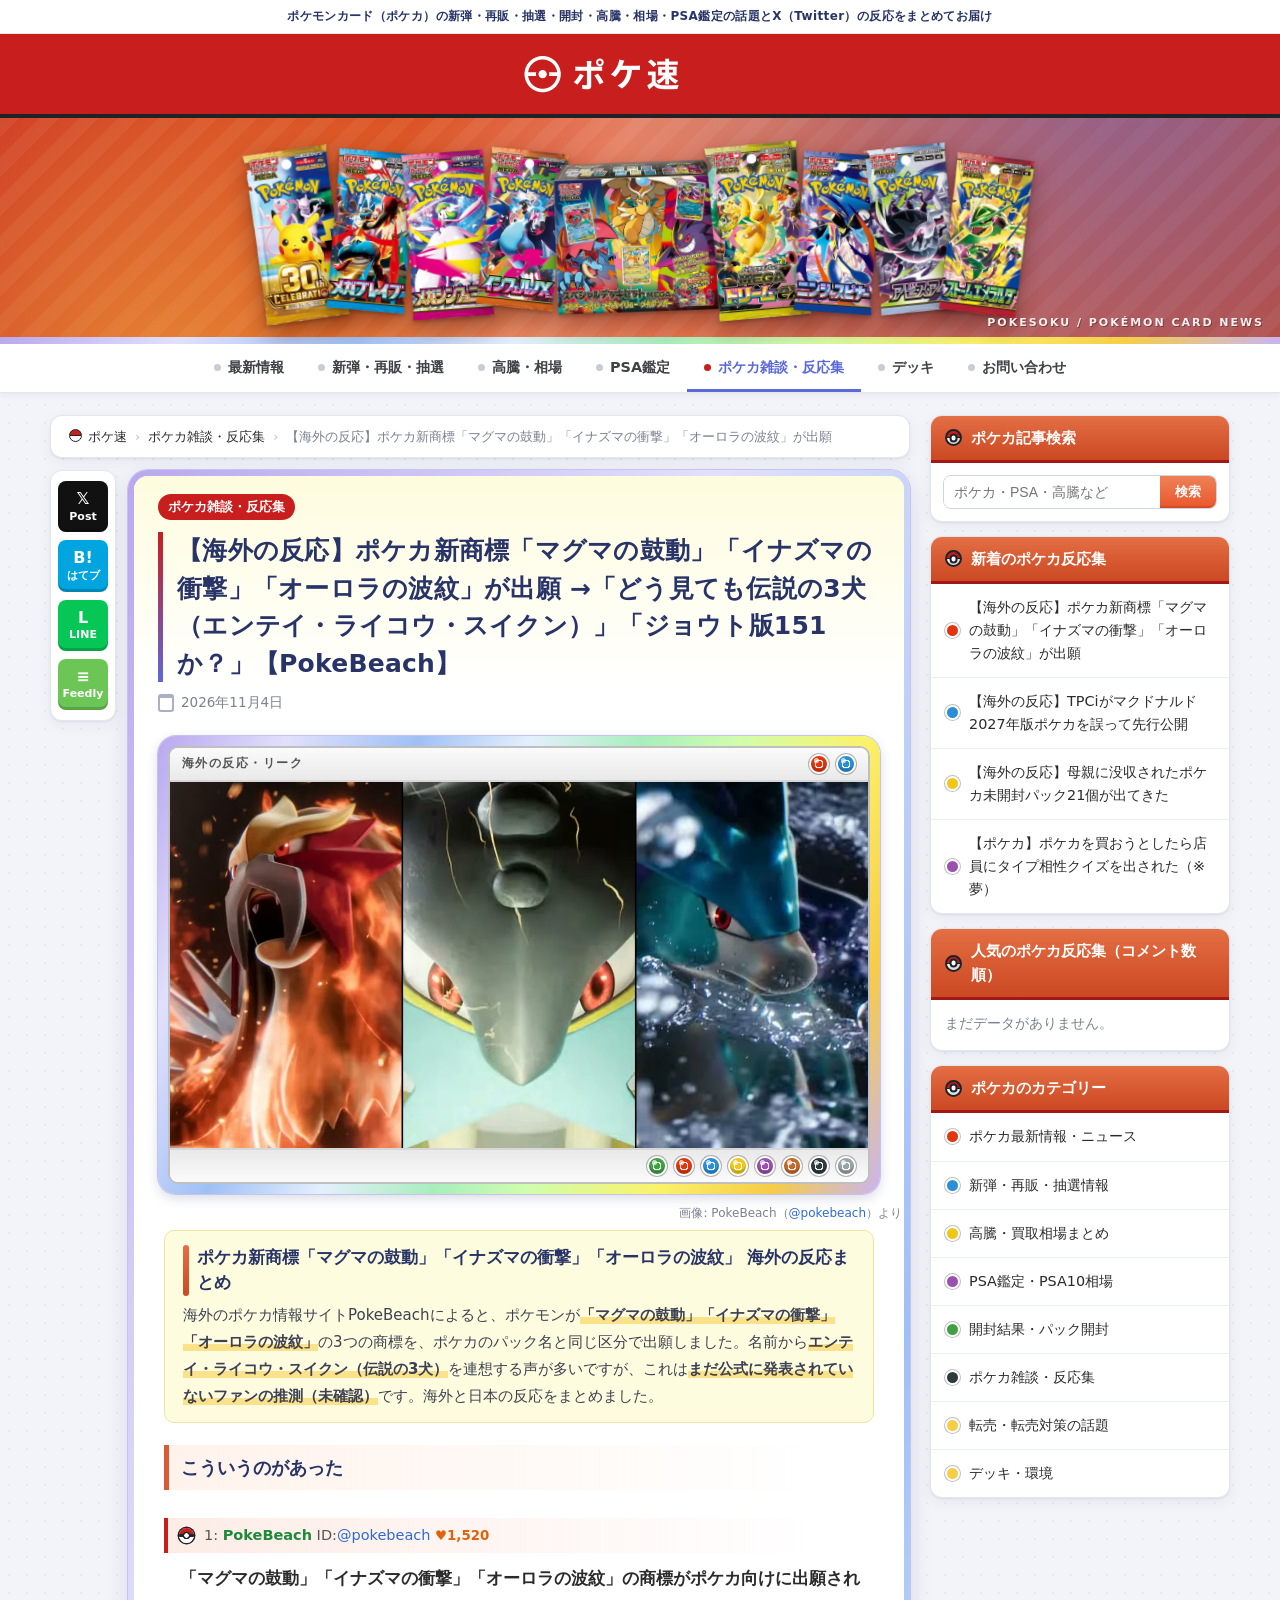
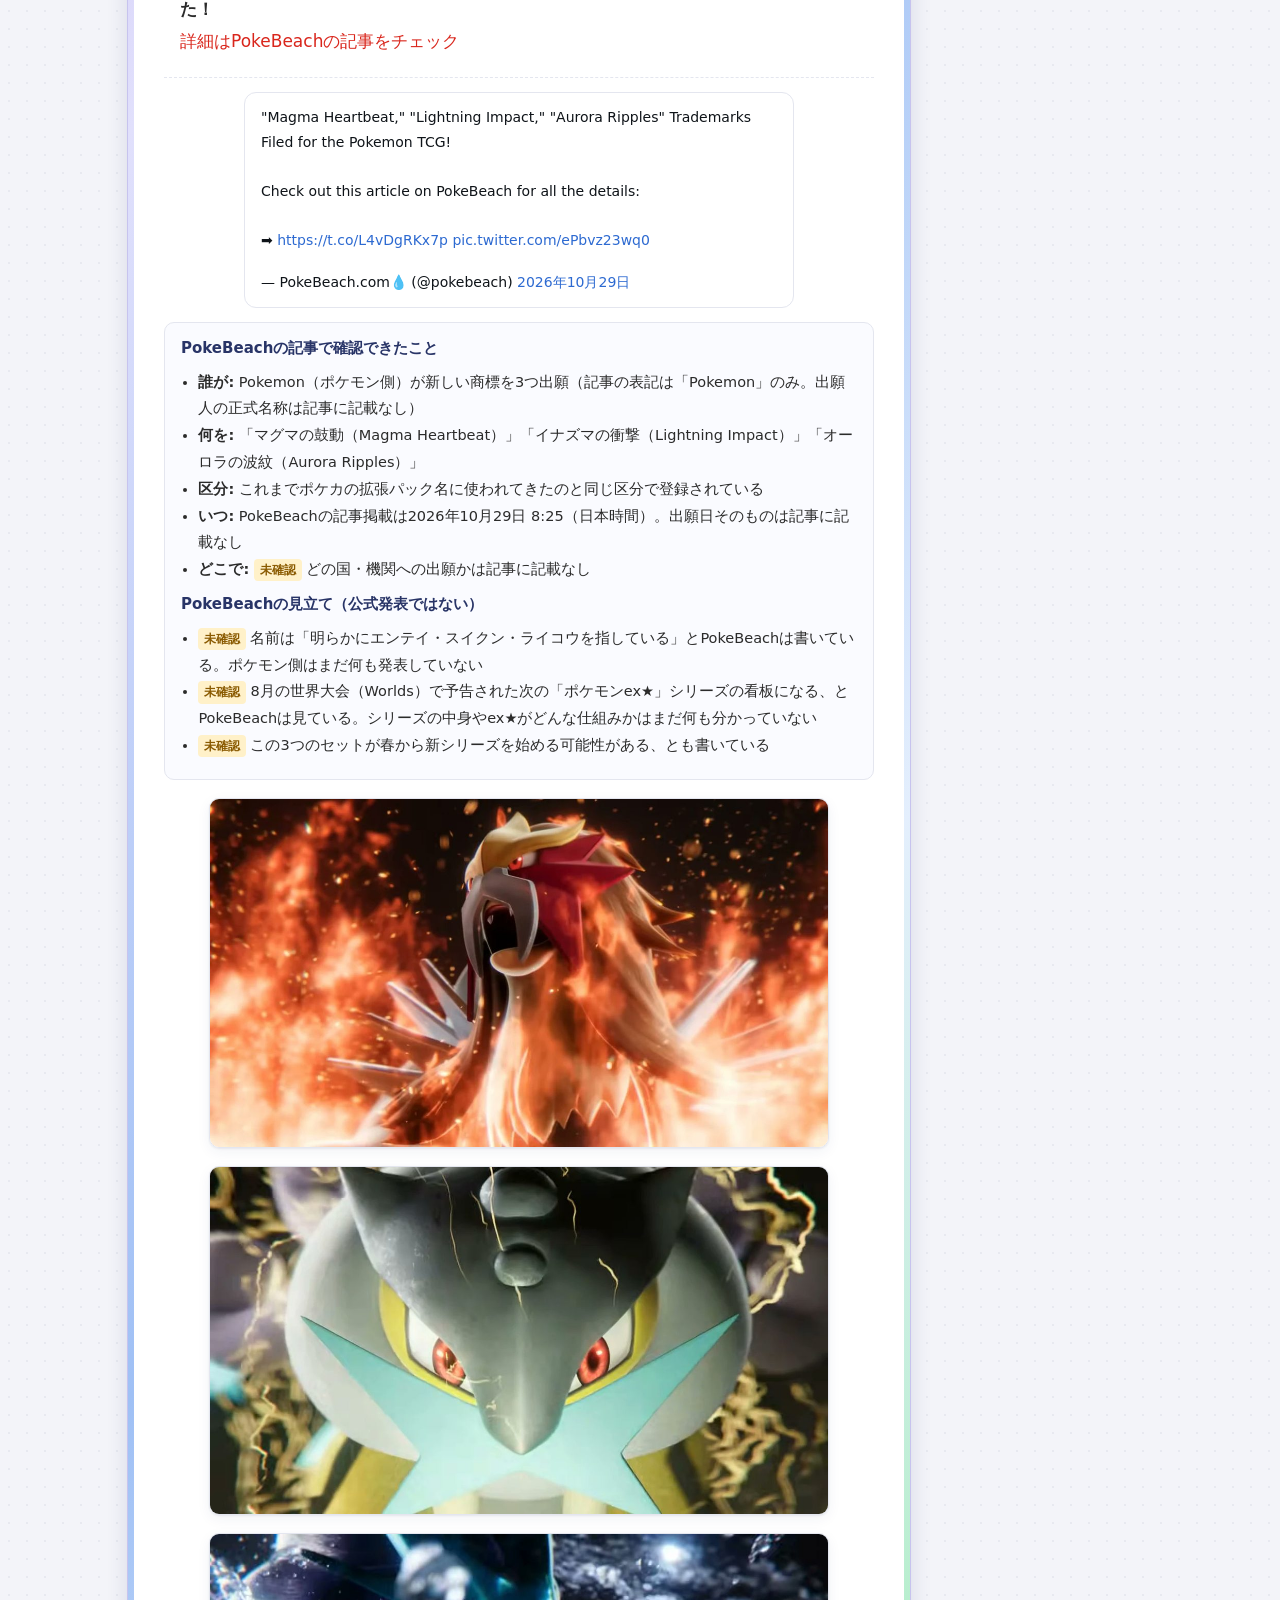
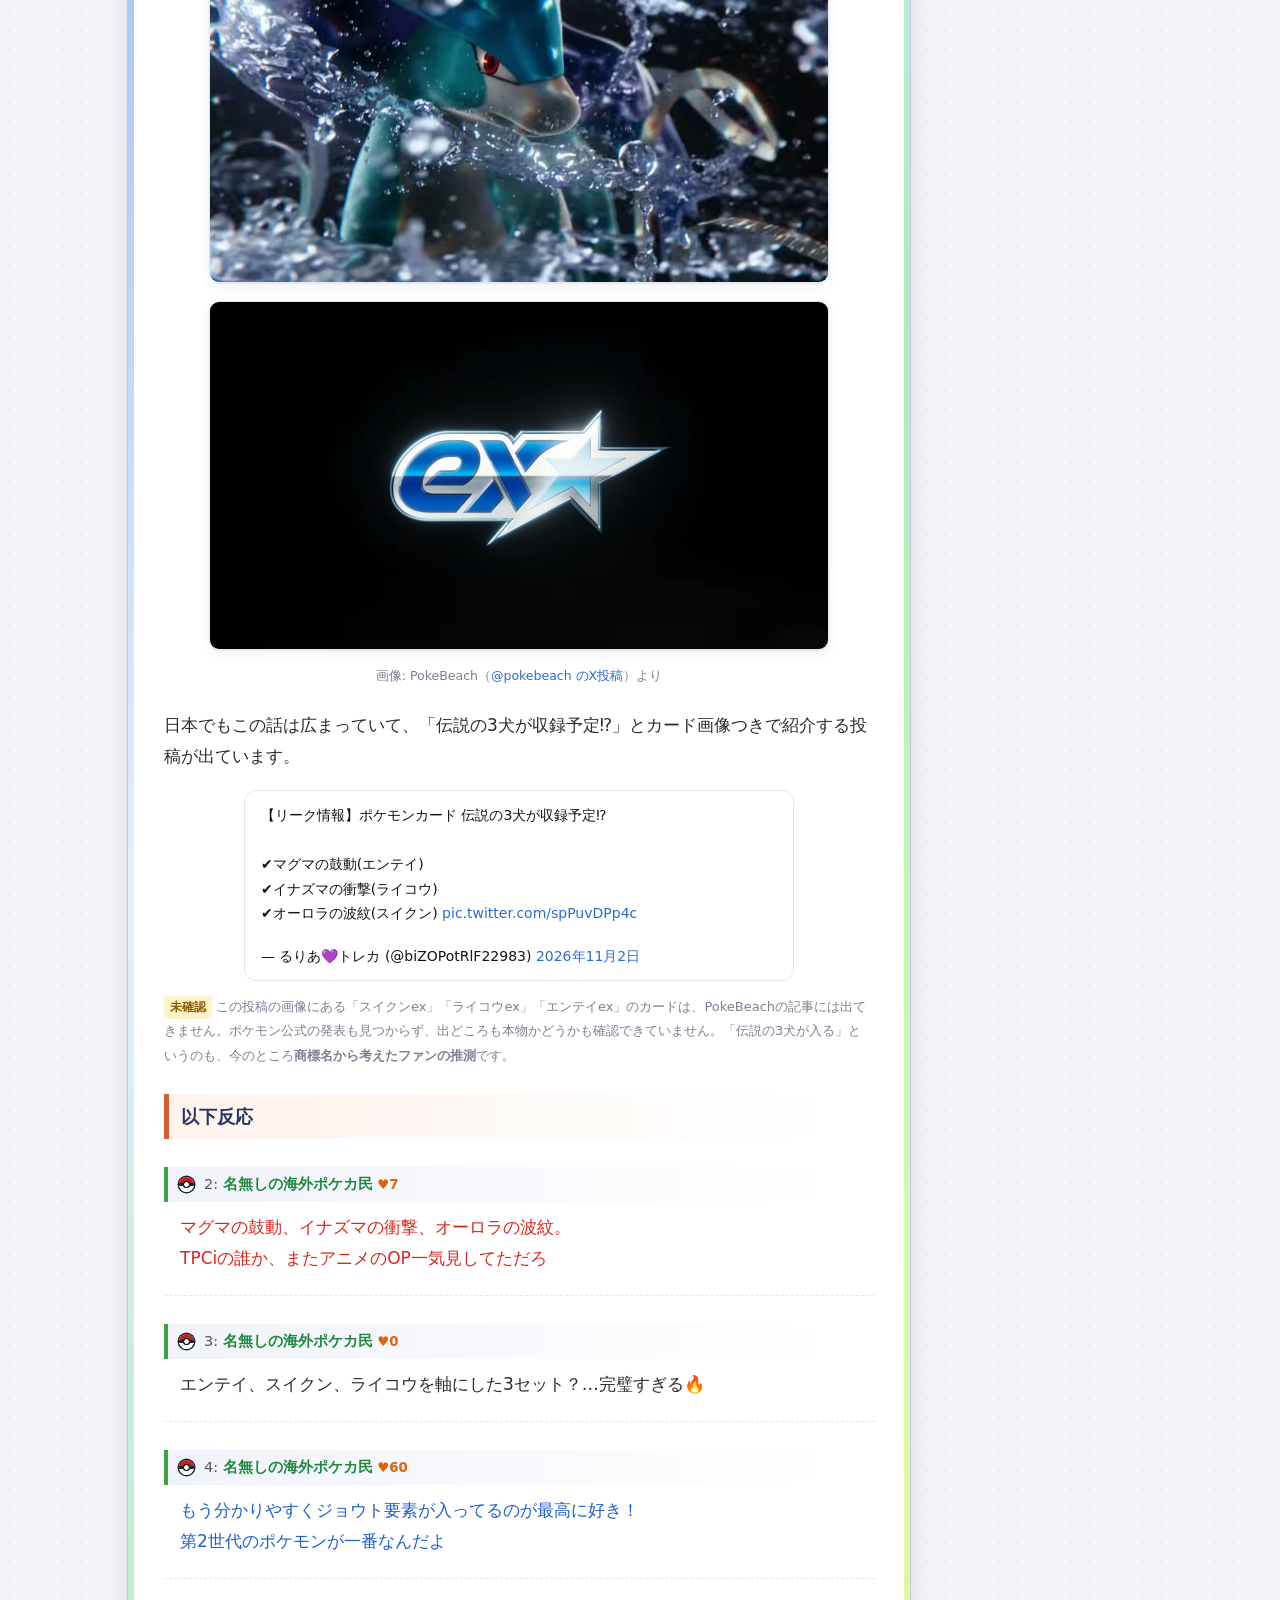
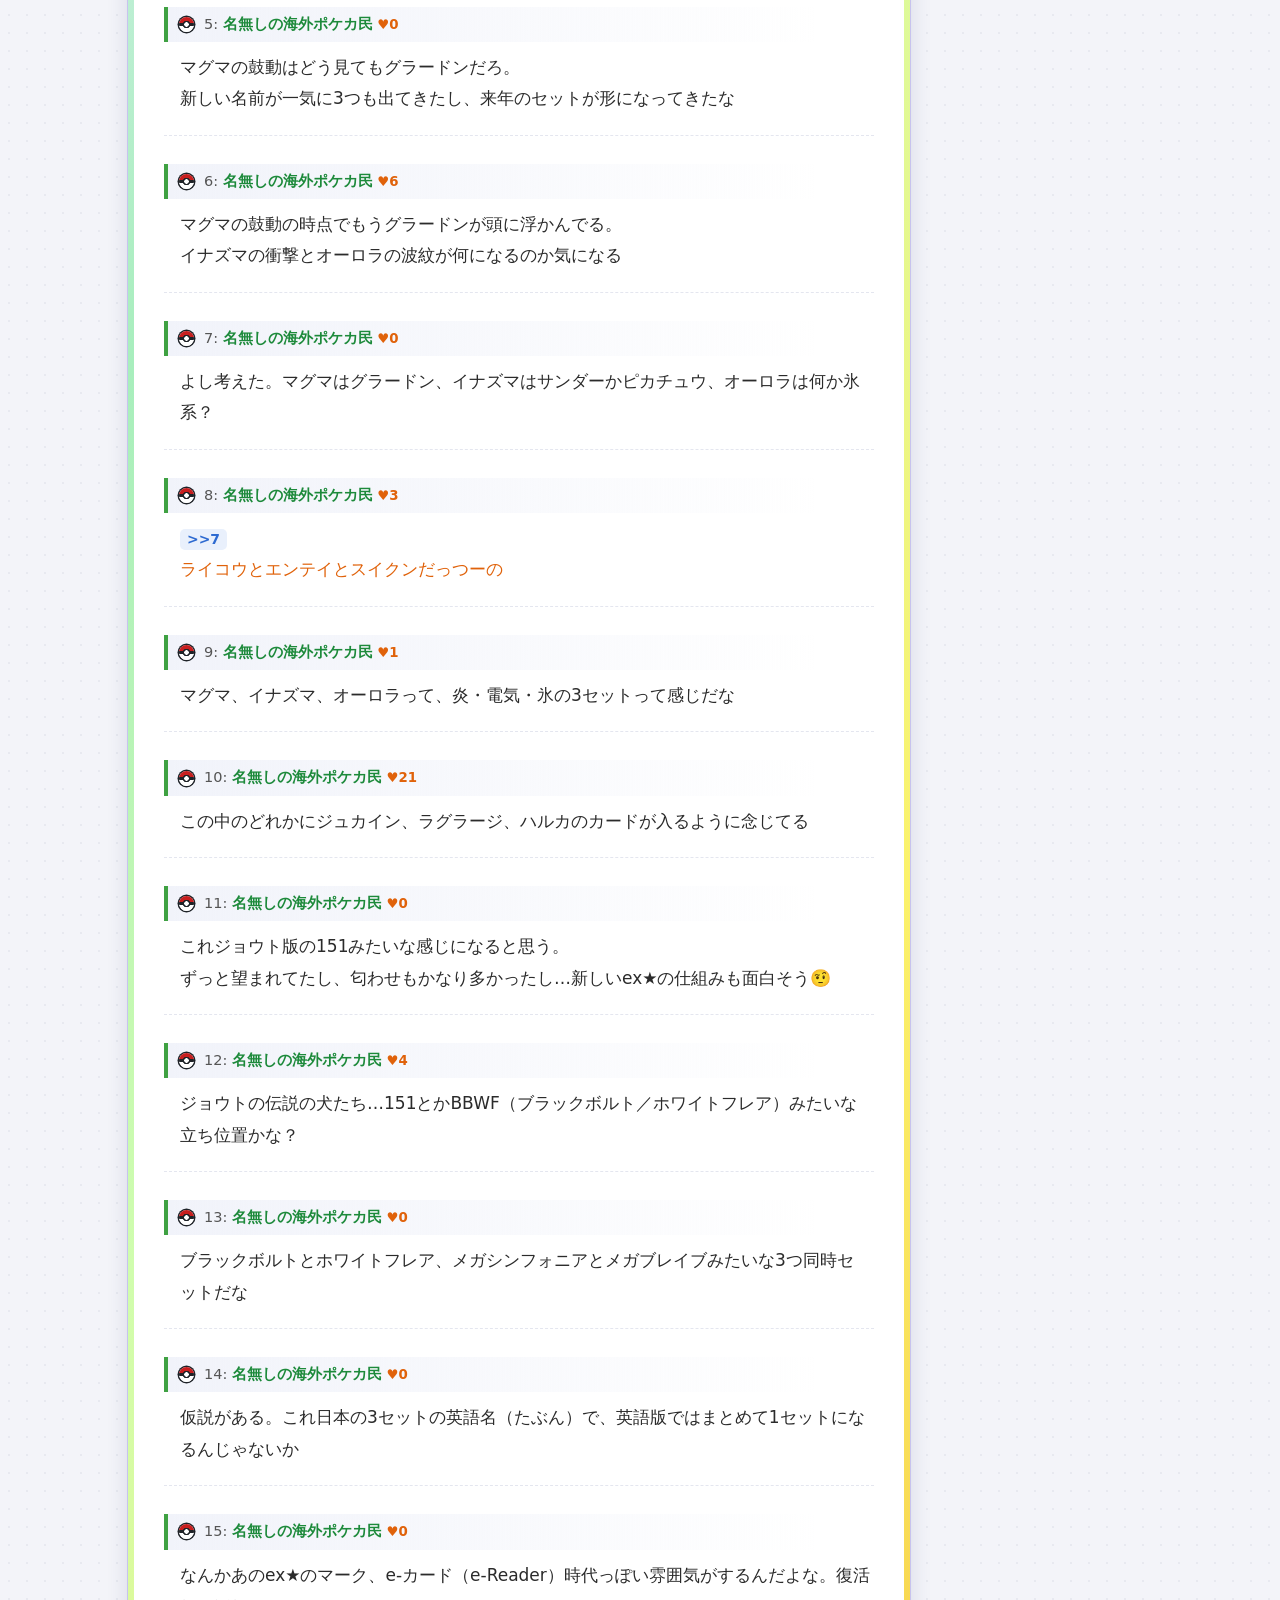
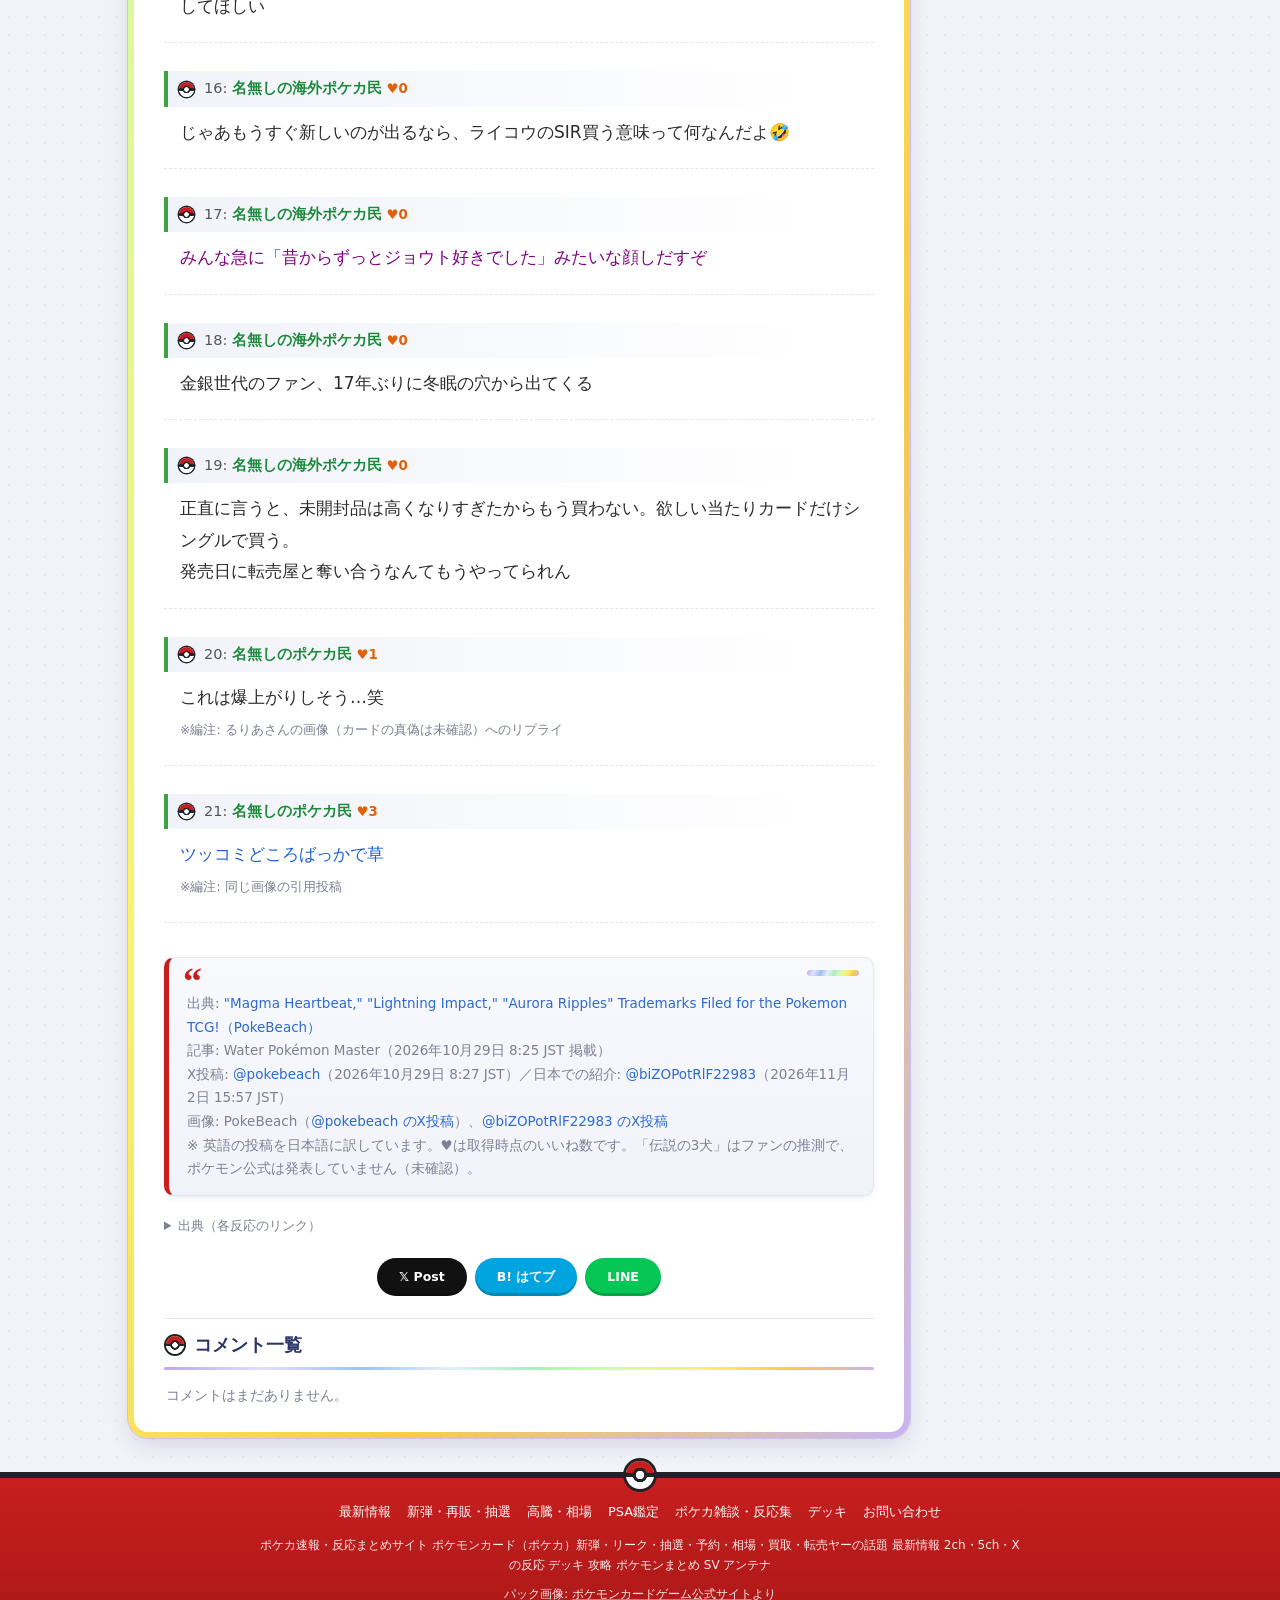
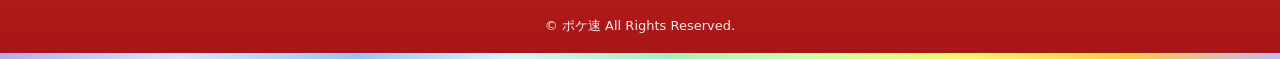
==== articles/johto-dogs-trademarks.html @ d240e653 "Add 3 articles: Reddit confiscated packs, Johto dogs trademarks, McDonald's 2027 leak" ====
<!DOCTYPE html>
<html lang="ja"><head><meta charset="utf-8"><meta name="viewport" content="width=device-width,initial-scale=1">
<title>【海外の反応】ポケカ新商標「マグマの鼓動」「イナズマの衝撃」「オーロラの波紋」が出願 →「どう見ても伝説の3犬」「ジョウト版151か？」 | ポケ速</title>
<meta name="description" content="ポケモンが「マグマの鼓動」「イナズマの衝撃」「オーロラの波紋」の3つの商標をポケカのパック名と同じ区分で出願したとPokeBeachが報じました。エンテイ・ライコウ・スイクンの伝説の3犬説（未確認）やex★シリーズへの期待など、海外と日本の反応をまとめました。">
<meta name="keywords" content="ポケモンカード,ポケカ,商標,新弾,リーク,海外の反応,エンテイ,ライコウ,スイクン,ex★,ポケ速,反応集,まとめ,マグマの鼓動,イナズマの衝撃,オーロラの波紋,伝説の3犬,PokeBeach,ジョウト">
<meta name="robots" content="index,follow,max-image-preview:large">
<link rel="canonical" href="https://daminchan.github.io/pokeca-sokuhou-preview/articles/johto-dogs-trademarks.html">
<meta property="og:locale" content="ja_JP">
<meta property="og:type" content="article">
<meta property="og:url" content="https://daminchan.github.io/pokeca-sokuhou-preview/articles/johto-dogs-trademarks.html">
<meta property="og:site_name" content="ポケ速">
<meta property="og:title" content="【海外の反応】ポケカ新商標「マグマの鼓動」「イナズマの衝撃」「オーロラの波紋」が出願 →「どう見ても伝説の3犬」「ジョウト版151か？」">
<meta property="og:description" content="ポケモンが「マグマの鼓動」「イナズマの衝撃」「オーロラの波紋」の3つの商標をポケカのパック名と同じ区分で出願したとPokeBeachが報じました。エンテイ・ライコウ・スイクンの伝説の3犬説（未確認）やex★シリーズへの期待など、海外と日本の反応をまとめました。">
<meta property="og:image" content="https://daminchan.github.io/pokeca-sokuhou-preview/assets/articles/johto-dogs-trademarks-thumb.jpg">
<meta property="og:image:width" content="1200">
<meta property="og:image:height" content="630">
<meta property="og:image:alt" content="エンテイ・ライコウ・スイクン（PokeBeachのX投稿画像より）">
<meta property="article:published_time" content="2026-11-04T03:10:00+09:00">
<meta property="article:modified_time" content="2026-11-04T03:10:00+09:00">
<meta property="article:section" content="ポケカ雑談・反応集">
<meta property="article:tag" content="ポケモンカード">
<meta property="article:tag" content="ポケカ">
<meta property="article:tag" content="商標">
<meta property="article:tag" content="新弾">
<meta property="article:tag" content="リーク">
<meta property="article:tag" content="海外の反応">
<meta property="article:tag" content="エンテイ">
<meta property="article:tag" content="ライコウ">
<meta property="article:tag" content="スイクン">
<meta property="article:tag" content="ex★">
<meta name="twitter:card" content="summary_large_image">
<meta name="twitter:title" content="【海外の反応】ポケカ新商標「マグマの鼓動」「イナズマの衝撃」「オーロラの波紋」が出願 →「どう見ても伝説の3犬」「ジョウト版151か？」">
<meta name="twitter:description" content="ポケモンが「マグマの鼓動」「イナズマの衝撃」「オーロラの波紋」の3つの商標をポケカのパック名と同じ区分で出願したとPokeBeachが報じました。エンテイ・ライコウ・スイクンの伝説の3犬説（未確認）やex★シリーズへの期待など、海外と日本の反応をまとめました。">
<meta name="twitter:image" content="https://daminchan.github.io/pokeca-sokuhou-preview/assets/articles/johto-dogs-trademarks-thumb.jpg">
<meta name="twitter:image:alt" content="エンテイ・ライコウ・スイクン（PokeBeachのX投稿画像より）">
<meta name="theme-color" content="#c81e1e">
<link rel="icon" href="../favicon.ico" sizes="any">
<link rel="icon" type="image/png" sizes="32x32" href="../assets/favicon-32.png">
<link rel="icon" type="image/png" sizes="192x192" href="../assets/icon-192.png">
<link rel="apple-touch-icon" sizes="180x180" href="../assets/apple-touch-icon.png">
<link rel="stylesheet" href="../assets/style.css">
<style>
.content h2.sec{margin:26px 0 10px;padding:6px 12px;font-size:18px;color:var(--navy);border-left:5px solid var(--or-2);background:linear-gradient(90deg,#fff3ec,rgba(255,243,236,0) 92%);border-radius:0 8px 8px 0}
.content h2.sec:first-child{margin-top:4px}
.content .post-img{margin:14px auto 18px;max-width:460px}
.content .post-img.wide{max-width:620px}
.content .post-img img{width:100%;height:auto;border-radius:10px;border:1px solid var(--line);box-shadow:var(--shadow)}
.content .img-credit{margin:-4px 0 22px;text-align:center;font-size:12.5px;color:var(--muted)}
.content p#res1{border-left-color:var(--red);background:linear-gradient(90deg,#fdece6,rgba(253,236,230,0) 92%)}
.content .pts{color:#e0620a;font-size:.92em;font-weight:700}
.content .ednote{font-size:12.5px;color:var(--muted)}
.content .facts{margin:12px 0 18px;padding:12px 16px;border:1px solid var(--line);border-radius:10px;background:#fafbff;font-size:14.5px;line-height:1.85}
.content .facts h3{margin:0 0 6px;font-size:15px;color:var(--navy)}
.content .facts ul{margin:0 0 8px;padding-left:1.2em}
.content .unconfirmed{display:inline-block;margin-right:4px;padding:0 6px;border-radius:4px;background:#fff1c9;color:#8a5a00;font-size:12px;font-weight:700}
.content .twitter-tweet{margin:14px auto!important}
.content blockquote.twitter-tweet{max-width:550px;margin:14px auto;padding:12px 16px;border:1px solid var(--line);border-radius:12px;background:#fff;font-size:14px}
.content .src-list{margin:8px 0 0;font-size:13px}
.content .src-list summary{cursor:pointer;color:var(--muted)}
.content .src-list ol{margin:6px 0 0;padding-left:1.2em;columns:2;column-gap:20px}
.content .src-list li{line-height:1.7;overflow-wrap:anywhere}
@media (max-width:760px){.content .src-list ol{columns:1}}
</style>
<script type="application/ld+json">{"@context": "https://schema.org", "@type": "BreadcrumbList", "itemListElement": [{"@type": "ListItem", "position": 1, "name": "ポケ速（ホーム）", "item": "https://daminchan.github.io/pokeca-sokuhou-preview/"}, {"@type": "ListItem", "position": 2, "name": "ポケカ雑談・反応集", "item": "https://daminchan.github.io/pokeca-sokuhou-preview/#category-zatsudan"}, {"@type": "ListItem", "position": 3, "name": "【海外の反応】ポケカ新商標「マグマの鼓動」「イナズマの衝撃」「オーロラの波紋」が出願 →「どう見ても伝説の3犬」「ジョウト版151か？」", "item": "https://daminchan.github.io/pokeca-sokuhou-preview/articles/johto-dogs-trademarks.html"}]}</script>
<script type="application/ld+json">{"@context": "https://schema.org", "@type": "Article", "@id": "https://daminchan.github.io/pokeca-sokuhou-preview/articles/johto-dogs-trademarks.html#article", "mainEntityOfPage": {"@type": "WebPage", "@id": "https://daminchan.github.io/pokeca-sokuhou-preview/articles/johto-dogs-trademarks.html"}, "headline": "【海外の反応】ポケカ新商標「マグマの鼓動」「イナズマの衝撃」「オーロラの波紋」が出願 →「どう見ても伝説の3犬」「ジョウト版151か？」", "description": "ポケモンが「マグマの鼓動」「イナズマの衝撃」「オーロラの波紋」の3つの商標をポケカのパック名と同じ区分で出願したとPokeBeachが報じました。エンテイ・ライコウ・スイクンの伝説の3犬説（未確認）やex★シリーズへの期待など、海外と日本の反応をまとめました。", "image": ["https://daminchan.github.io/pokeca-sokuhou-preview/assets/articles/johto-dogs-trademarks-thumb.jpg", "https://daminchan.github.io/pokeca-sokuhou-preview/assets/articles/johto-dogs-trademarks-1.jpg", "https://daminchan.github.io/pokeca-sokuhou-preview/assets/articles/johto-dogs-trademarks-2.jpg", "https://daminchan.github.io/pokeca-sokuhou-preview/assets/articles/johto-dogs-trademarks-3.jpg", "https://daminchan.github.io/pokeca-sokuhou-preview/assets/articles/johto-dogs-trademarks-4.jpg"], "datePublished": "2026-11-04T03:10:00+09:00", "dateModified": "2026-11-04T03:10:00+09:00", "inLanguage": "ja", "articleSection": "ポケカ雑談・反応集", "keywords": "ポケモンカード,ポケカ,商標,新弾,リーク,海外の反応,エンテイ,ライコウ,スイクン,ex★,ポケ速,反応集,まとめ,マグマの鼓動,イナズマの衝撃,オーロラの波紋,伝説の3犬,PokeBeach,ジョウト", "author": {"@type": "Organization", "name": "ポケ速", "url": "https://daminchan.github.io/pokeca-sokuhou-preview/"}, "publisher": {"@type": "Organization", "@id": "https://daminchan.github.io/pokeca-sokuhou-preview/#org", "name": "ポケ速", "logo": {"@type": "ImageObject", "url": "https://daminchan.github.io/pokeca-sokuhou-preview/assets/logo.png", "width": 1000, "height": 240}}, "isPartOf": {"@type": "WebSite", "@id": "https://daminchan.github.io/pokeca-sokuhou-preview/#website", "name": "ポケ速", "url": "https://daminchan.github.io/pokeca-sokuhou-preview/"}, "isBasedOn": {"@type": "NewsArticle", "url": "https://www.pokebeach.com/2026/10/magma-heartbeat-lightning-impact-aurora-ripples-trademarks-filed-for-the-pokemon-tcg", "headline": "\"Magma Heartbeat,\" \"Lightning Impact,\" \"Aurora Ripples\" Trademarks Filed for the Pokemon TCG!", "author": {"@type": "Person", "name": "Water Pokémon Master"}, "publisher": {"@type": "Organization", "name": "PokeBeach"}, "datePublished": "2026-10-28T23:25:52+00:00"}}</script>
</head><body>
<header>
<div class="topbar"><p>ポケモンカード（ポケカ）の新弾・再販・抽選・開封・高騰・相場・PSA鑑定の話題とX（Twitter）の反応をまとめてお届け</p></div>
<div class="logobar"><a class="logo" href="../" title="ポケ速 | ポケモンカード（ポケカ）反応まとめ"><img src="../assets/logo.png" width="250" height="60" alt="ポケ速 - ポケモンカード（ポケカ）速報・反応集まとめ"><span class="site-name">ポケ速</span></a></div>
<div class="firstview"><ul class="packs"><li style="--r:-8deg;--h:172px;--y:6px"><img src="../assets/packs/30th-celebration.webp" width="188" height="380" alt="ポケモンカードゲーム MEGA 拡張パック「30th CELEBRATION」（30thセレブレーション）" loading="eager" decoding="async"></li><li style="--r:5deg;--h:160px;--y:2px"><img src="../assets/packs/mega-brave.webp" width="189" height="380" alt="ポケモンカードゲーム MEGA 拡張パック「メガブレイブ」" loading="eager" decoding="async"></li><li style="--r:-4deg;--h:166px;--y:6px"><img src="../assets/packs/mega-symphonia.webp" width="189" height="380" alt="ポケモンカードゲーム MEGA 拡張パック「メガシンフォニア」" loading="eager" decoding="async"></li><li style="--r:6deg;--h:158px;--y:0px"><img src="../assets/packs/inferno-x.webp" width="189" height="380" alt="ポケモンカードゲーム MEGA 拡張パック「インフェルノX」" loading="eager" decoding="async"></li><li style="--r:-2deg;--h:150px;--y:8px"><img src="../assets/packs/special-deck-set-mega.webp" width="411" height="380" alt="ポケモンカードゲーム MEGA スペシャルデッキセットMEGA メガオーダイル・メガカイリュー・メガゲンガー" loading="eager" decoding="async"></li><li style="--r:-5deg;--h:174px;--y:2px"><img src="../assets/packs/mega-dream-ex.webp" width="203" height="380" alt="ポケモンカードゲーム MEGA ハイクラスパック「MEGAドリームex」" loading="eager" decoding="async"></li><li style="--r:4deg;--h:160px;--y:4px"><img src="../assets/packs/ninja-spinner.webp" width="189" height="380" alt="ポケモンカードゲーム MEGA 拡張パック「ニンジャスピナー」" loading="eager" decoding="async"></li><li style="--r:-6deg;--h:166px;--y:0px"><img src="../assets/packs/abyss-eye.webp" width="188" height="380" alt="ポケモンカードゲーム MEGA 拡張パック「アビスアイ」" loading="eager" decoding="async"></li><li style="--r:7deg;--h:158px;--y:6px"><img src="../assets/packs/storm-emeralda.webp" width="189" height="380" alt="ポケモンカードゲーム MEGA 拡張パック「ストームエメラルダ」" loading="eager" decoding="async"></li></ul><div class="fv-txt">POKESOKU / POKÉMON CARD NEWS</div></div>
<nav class="gnav" aria-label="カテゴリー"><ul><li><a href="#">最新情報</a></li><li><a href="#">新弾・再販・抽選</a></li><li><a href="#">高騰・相場</a></li><li><a href="#">PSA鑑定</a></li><li class="cur"><a href="#category-zatsudan">ポケカ雑談・反応集</a></li><li><a href="#">デッキ</a></li><li><a href="#">お問い合わせ</a></li></ul></nav>
</header>
<div class="wrap">
<div class="main">
<nav id="breadcrumb" class="box" aria-label="パンくずリスト"><a class="home" href="../">ポケ速</a><span class="sep">›</span><a href="#category-zatsudan">ポケカ雑談・反応集</a><span class="sep">›</span>【海外の反応】ポケカ新商標「マグマの鼓動」「イナズマの衝撃」「オーロラの波紋」が出願</nav>
<div class="cols">
<div id="share_plz" class="box">
<a class="s-x" href="https://x.com/intent/post?text=%E3%80%90%E6%B5%B7%E5%A4%96%E3%81%AE%E5%8F%8D%E5%BF%9C%E3%80%91%E3%83%9D%E3%82%B1%E3%82%AB%E6%96%B0%E5%95%86%E6%A8%99%E3%80%8C%E3%83%9E%E3%82%B0%E3%83%9E%E3%81%AE%E9%BC%93%E5%8B%95%E3%80%8D%E3%80%8C%E3%82%A4%E3%83%8A%E3%82%BA%E3%83%9E%E3%81%AE%E8%A1%9D%E6%92%83%E3%80%8D%E3%80%8C%E3%82%AA%E3%83%BC%E3%83%AD%E3%83%A9%E3%81%AE%E6%B3%A2%E7%B4%8B%E3%80%8D%E3%81%8C%E5%87%BA%E9%A1%98&url=https%3A%2F%2Fdaminchan.github.io%2Fpokeca-sokuhou-preview%2Farticles%2Fjohto-dogs-trademarks.html" target="_blank" rel="noopener"><b>𝕏</b>Post</a>
<a class="s-hb" href="#"><b>B!</b>はてブ</a>
<a class="s-line" href="#"><b>L</b>LINE</a>
<a class="s-fd" href="#"><b>≡</b>Feedly</a>
</div>
<article>
<div class="post-meta">
<div class="cat-tag"><a class="cat" href="#category-zatsudan" rel="category">ポケカ雑談・反応集</a><a class="tag" href="#" rel="tag">ポケモンカード</a><a class="tag" href="#" rel="tag">ポケカ</a><a class="tag" href="#" rel="tag">商標</a><a class="tag" href="#" rel="tag">新弾</a><a class="tag" href="#" rel="tag">リーク</a><a class="tag" href="#" rel="tag">海外の反応</a><a class="tag" href="#" rel="tag">エンテイ</a><a class="tag" href="#" rel="tag">ライコウ</a><a class="tag" href="#" rel="tag">スイクン</a><a class="tag" href="#" rel="tag">ex★</a></div>
<h1>【海外の反応】ポケカ新商標「マグマの鼓動」「イナズマの衝撃」「オーロラの波紋」が出願 →「どう見ても伝説の3犬（エンテイ・ライコウ・スイクン）」「ジョウト版151か？」【PokeBeach】</h1>
<div class="post-date"><time datetime="2026-11-04T03:10:00+09:00">2026年11月4日</time></div>
</div>
<div class="eyecatch"><div class="card-in">
<div class="card-top"><span class="lbl">海外の反応・リーク</span><span class="energy" aria-hidden="true"><i style="--c:var(--t-fire)"></i><i style="--c:var(--t-water)"></i></span></div>
<div class="thumb"><img src="../assets/articles/johto-dogs-trademarks-thumb.jpg" width="1200" height="630" alt="エンテイ・ライコウ・スイクン（PokeBeachのX投稿画像より）"></div>
<div class="card-bot"><span class="energy" aria-hidden="true"><i style="--c:var(--t-grass)"></i><i style="--c:var(--t-fire)"></i><i style="--c:var(--t-water)"></i><i style="--c:var(--t-light)"></i><i style="--c:var(--t-psy)"></i><i style="--c:var(--t-fight)"></i><i style="--c:var(--t-dark)"></i><i style="--c:var(--t-metal)"></i></span></div>
</div></div>
<p class="img-credit" style="text-align:right;font-size:12px;color:var(--muted);margin:4px 2px 0">画像: PokeBeach（<a href="https://x.com/pokebeach/status/2115586207895998618" target="_blank" rel="noopener noreferrer nofollow">@pokebeach</a>）より</p>
<div class="lead"><h2>ポケカ新商標「マグマの鼓動」「イナズマの衝撃」「オーロラの波紋」 海外の反応まとめ</h2><p>海外のポケカ情報サイトPokeBeachによると、ポケモンが<strong>「マグマの鼓動」「イナズマの衝撃」「オーロラの波紋」</strong>の3つの商標を、ポケカのパック名と同じ区分で出願しました。名前から<strong>エンテイ・ライコウ・スイクン（伝説の3犬）</strong>を連想する声が多いですが、これは<strong>まだ公式に発表されていないファンの推測（未確認）</strong>です。海外と日本の反応をまとめました。</p></div>
<div class="content">
<h2 class="sec">こういうのがあった</h2>
<p id="res1">1: <strong><span style="color: #008000;">PokeBeach</span></strong> ID:<a href="https://x.com/pokebeach/status/2115586207895998618" target="_blank" rel="noopener noreferrer nofollow">@pokebeach</a> <span class="pts">♥1,520</span></p>
<p><strong>「マグマの鼓動」「イナズマの衝撃」「オーロラの波紋」の商標がポケカ向けに出願された！</strong><br />
<span style="color: #ff0000;">詳細はPokeBeachの記事をチェック</span></p>
<blockquote class="twitter-tweet" data-lang="ja" data-dnt="true"><p lang="en" dir="ltr">&quot;Magma Heartbeat,&quot; &quot;Lightning Impact,&quot; &quot;Aurora Ripples&quot; Trademarks Filed for the Pokemon TCG!<br><br>Check out this article on PokeBeach for all the details:<br><br>➡️ <a href="https://t.co/L4vDgRKx7p">https://t.co/L4vDgRKx7p</a> <a href="https://t.co/ePbvz23wq0">pic.twitter.com/ePbvz23wq0</a></p>&mdash; PokeBeach.com💧 (@pokebeach) <a href="https://twitter.com/pokebeach/status/2115586207895998618?ref_src=twsrc%5Etfw">2026年10月29日</a></blockquote>
<div class="facts">
<h3>PokeBeachの記事で確認できたこと</h3>
<ul>
<li><strong>誰が:</strong> Pokemon（ポケモン側）が新しい商標を3つ出願（記事の表記は「Pokemon」のみ。出願人の正式名称は記事に記載なし）</li>
<li><strong>何を:</strong> 「マグマの鼓動（Magma Heartbeat）」「イナズマの衝撃（Lightning Impact）」「オーロラの波紋（Aurora Ripples）」</li>
<li><strong>区分:</strong> これまでポケカの拡張パック名に使われてきたのと同じ区分で登録されている</li>
<li><strong>いつ:</strong> PokeBeachの記事掲載は2026年10月29日 8:25（日本時間）。出願日そのものは記事に記載なし</li>
<li><strong>どこで:</strong> <span class="unconfirmed">未確認</span>どの国・機関への出願かは記事に記載なし</li>
</ul>
<h3>PokeBeachの見立て（公式発表ではない）</h3>
<ul>
<li><span class="unconfirmed">未確認</span>名前は「明らかにエンテイ・スイクン・ライコウを指している」とPokeBeachは書いている。ポケモン側はまだ何も発表していない</li>
<li><span class="unconfirmed">未確認</span>8月の世界大会（Worlds）で予告された次の「ポケモンex★」シリーズの看板になる、とPokeBeachは見ている。シリーズの中身やex★がどんな仕組みかはまだ何も分かっていない</li>
<li><span class="unconfirmed">未確認</span>この3つのセットが春から新シリーズを始める可能性がある、とも書いている</li>
</ul>
</div>
<figure class="post-img wide"><a href="../assets/articles/johto-dogs-trademarks-1.jpg" target="_blank" rel="noopener"><img src="../assets/articles/johto-dogs-trademarks-1.jpg" width="1200" height="675" alt="炎の中のエンテイ（PokeBeachのX投稿画像）" loading="lazy" decoding="async"></a></figure>
<figure class="post-img wide"><a href="../assets/articles/johto-dogs-trademarks-2.jpg" target="_blank" rel="noopener"><img src="../assets/articles/johto-dogs-trademarks-2.jpg" width="1200" height="675" alt="雷をまとったライコウ（PokeBeachのX投稿画像）" loading="lazy" decoding="async"></a></figure>
<figure class="post-img wide"><a href="../assets/articles/johto-dogs-trademarks-3.jpg" target="_blank" rel="noopener"><img src="../assets/articles/johto-dogs-trademarks-3.jpg" width="1200" height="675" alt="水しぶきの中のスイクン（PokeBeachのX投稿画像）" loading="lazy" decoding="async"></a></figure>
<figure class="post-img wide"><a href="../assets/articles/johto-dogs-trademarks-4.jpg" target="_blank" rel="noopener"><img src="../assets/articles/johto-dogs-trademarks-4.jpg" width="1200" height="675" alt="ポケモンex★のロゴ（PokeBeachのX投稿画像）" loading="lazy" decoding="async"></a></figure>
<p class="img-credit">画像: PokeBeach（<a href="https://x.com/pokebeach/status/2115586207895998618" target="_blank" rel="noopener noreferrer nofollow">@pokebeach のX投稿</a>）より</p>
<p>日本でもこの話は広まっていて、「伝説の3犬が収録予定⁉️」とカード画像つきで紹介する投稿が出ています。</p>
<blockquote class="twitter-tweet" data-lang="ja" data-dnt="true"><p lang="ja" dir="ltr">【リーク情報】ポケモンカード 伝説の3犬が収録予定⁉️ <br><br>✔️マグマの鼓動(エンテイ)<br>✔️イナズマの衝撃(ライコウ)<br>✔️オーロラの波紋(スイクン) <a href="https://t.co/spPuvDPp4c">pic.twitter.com/spPuvDPp4c</a></p>&mdash; るりあ💜トレカ (@biZOPotRlF22983) <a href="https://twitter.com/biZOPotRlF22983/status/2117149091256013079?ref_src=twsrc%5Etfw">2026年11月2日</a></blockquote>
<p class="ednote" style="font-size:13px;color:var(--muted)"><span class="unconfirmed">未確認</span>この投稿の画像にある「スイクンex」「ライコウex」「エンテイex」のカードは、PokeBeachの記事には出てきません。ポケモン公式の発表も見つからず、出どころも本物かどうかも確認できていません。「伝説の3犬が入る」というのも、今のところ<strong>商標名から考えたファンの推測</strong>です。</p>
<h2 class="sec">以下反応</h2>
<p id="res2">2: <strong><span style="color: #008000;">名無しの海外ポケカ民</span></strong> <span class="pts">♥7</span></p>
<p><span style="color: #ff0000;">マグマの鼓動、イナズマの衝撃、オーロラの波紋。<br />
TPCiの誰か、またアニメのOP一気見してただろ</span></p>
<p id="res3">3: <strong><span style="color: #008000;">名無しの海外ポケカ民</span></strong> <span class="pts">♥0</span></p>
<p>エンテイ、スイクン、ライコウを軸にした3セット？…完璧すぎる🔥</p>
<p id="res4">4: <strong><span style="color: #008000;">名無しの海外ポケカ民</span></strong> <span class="pts">♥60</span></p>
<p><span style="color: #0000ff;">もう分かりやすくジョウト要素が入ってるのが最高に好き！<br />
第2世代のポケモンが一番なんだよ</span></p>
<p id="res5">5: <strong><span style="color: #008000;">名無しの海外ポケカ民</span></strong> <span class="pts">♥0</span></p>
<p>マグマの鼓動はどう見てもグラードンだろ。<br />
新しい名前が一気に3つも出てきたし、来年のセットが形になってきたな</p>
<p id="res6">6: <strong><span style="color: #008000;">名無しの海外ポケカ民</span></strong> <span class="pts">♥6</span></p>
<p>マグマの鼓動の時点でもうグラードンが頭に浮かんでる。<br />
イナズマの衝撃とオーロラの波紋が何になるのか気になる</p>
<p id="res7">7: <strong><span style="color: #008000;">名無しの海外ポケカ民</span></strong> <span class="pts">♥0</span></p>
<p>よし考えた。マグマはグラードン、イナズマはサンダーかピカチュウ、オーロラは何か氷系？</p>
<p id="res8">8: <strong><span style="color: #008000;">名無しの海外ポケカ民</span></strong> <span class="pts">♥3</span></p>
<p><a href="#res7">&gt;&gt;7</a><br />
<span style="color: #ff6600;">ライコウとエンテイとスイクンだっつーの</span></p>
<p id="res9">9: <strong><span style="color: #008000;">名無しの海外ポケカ民</span></strong> <span class="pts">♥1</span></p>
<p>マグマ、イナズマ、オーロラって、炎・電気・氷の3セットって感じだな</p>
<p id="res10">10: <strong><span style="color: #008000;">名無しの海外ポケカ民</span></strong> <span class="pts">♥21</span></p>
<p>この中のどれかにジュカイン、ラグラージ、ハルカのカードが入るように念じてる</p>
<p id="res11">11: <strong><span style="color: #008000;">名無しの海外ポケカ民</span></strong> <span class="pts">♥0</span></p>
<p>これジョウト版の151みたいな感じになると思う。<br />
ずっと望まれてたし、匂わせもかなり多かったし…新しいex★の仕組みも面白そう🤨</p>
<p id="res12">12: <strong><span style="color: #008000;">名無しの海外ポケカ民</span></strong> <span class="pts">♥4</span></p>
<p>ジョウトの伝説の犬たち…151とかBBWF（ブラックボルト／ホワイトフレア）みたいな立ち位置かな？</p>
<p id="res13">13: <strong><span style="color: #008000;">名無しの海外ポケカ民</span></strong> <span class="pts">♥0</span></p>
<p>ブラックボルトとホワイトフレア、メガシンフォニアとメガブレイブみたいな3つ同時セットだな</p>
<p id="res14">14: <strong><span style="color: #008000;">名無しの海外ポケカ民</span></strong> <span class="pts">♥0</span></p>
<p>仮説がある。これ日本の3セットの英語名（たぶん）で、英語版ではまとめて1セットになるんじゃないか</p>
<p id="res15">15: <strong><span style="color: #008000;">名無しの海外ポケカ民</span></strong> <span class="pts">♥0</span></p>
<p>なんかあのex★のマーク、e-カード（e-Reader）時代っぽい雰囲気がするんだよな。復活してほしい</p>
<p id="res16">16: <strong><span style="color: #008000;">名無しの海外ポケカ民</span></strong> <span class="pts">♥0</span></p>
<p>じゃあもうすぐ新しいのが出るなら、ライコウのSIR買う意味って何なんだよ🤣</p>
<p id="res17">17: <strong><span style="color: #008000;">名無しの海外ポケカ民</span></strong> <span class="pts">♥0</span></p>
<p><span style="color: #800080;">みんな急に「昔からずっとジョウト好きでした」みたいな顔しだすぞ</span></p>
<p id="res18">18: <strong><span style="color: #008000;">名無しの海外ポケカ民</span></strong> <span class="pts">♥0</span></p>
<p>金銀世代のファン、17年ぶりに冬眠の穴から出てくる</p>
<p id="res19">19: <strong><span style="color: #008000;">名無しの海外ポケカ民</span></strong> <span class="pts">♥0</span></p>
<p>正直に言うと、未開封品は高くなりすぎたからもう買わない。欲しい当たりカードだけシングルで買う。<br />
発売日に転売屋と奪い合うなんてもうやってられん</p>
<p id="res20">20: <strong><span style="color: #008000;">名無しのポケカ民</span></strong> <span class="pts">♥1</span></p>
<p>これは爆上がりしそう…笑<br />
<span class="ednote">※編注: るりあさんの画像（カードの真偽は未確認）へのリプライ</span></p>
<p id="res21">21: <strong><span style="color: #008000;">名無しのポケカ民</span></strong> <span class="pts">♥3</span></p>
<p><span style="color: #0000ff;">ツッコミどころばっかで草</span><br />
<span class="ednote">※編注: 同じ画像の引用投稿</span></p>
<blockquote><p class="thumb-credit" style="margin:0;font-size:0.9em;">出典: <a href="https://www.pokebeach.com/2026/10/magma-heartbeat-lightning-impact-aurora-ripples-trademarks-filed-for-the-pokemon-tcg" target="_blank" rel="noopener noreferrer nofollow">"Magma Heartbeat," "Lightning Impact," "Aurora Ripples" Trademarks Filed for the Pokemon TCG!（PokeBeach）</a><br />
記事: Water Pokémon Master（2026年10月29日 8:25 JST 掲載）<br />
X投稿: <a href="https://x.com/pokebeach/status/2115586207895998618" target="_blank" rel="noopener noreferrer nofollow">@pokebeach</a>（2026年10月29日 8:27 JST）／日本での紹介: <a href="https://x.com/biZOPotRlF22983/status/2117149091256013079" target="_blank" rel="noopener noreferrer nofollow">@biZOPotRlF22983</a>（2026年11月2日 15:57 JST）<br />
画像: PokeBeach（<a href="https://x.com/pokebeach/status/2115586207895998618" target="_blank" rel="noopener noreferrer nofollow">@pokebeach のX投稿</a>）、<a href="https://x.com/biZOPotRlF22983/status/2117149091256013079" target="_blank" rel="noopener noreferrer nofollow">@biZOPotRlF22983 のX投稿</a><br />
※ 英語の投稿を日本語に訳しています。♥は取得時点のいいね数です。「伝説の3犬」はファンの推測で、ポケモン公式は発表していません（未確認）。</p></blockquote>
<details class="src-list"><summary>出典（各反応のリンク）</summary><ol>
<li><a href="https://x.com/YourGrails/status/2115610791298859385" target="_blank" rel="noopener noreferrer nofollow">2: @YourGrails</a></li>
<li><a href="https://x.com/TeamSnagemHQ/status/2115705886392078675" target="_blank" rel="noopener noreferrer nofollow">3: @TeamSnagemHQ</a></li>
<li><a href="https://x.com/PokeCardStop/status/2115804526154260857" target="_blank" rel="noopener noreferrer nofollow">4: @PokeCardStop</a></li>
<li><a href="https://x.com/HITZ_tcg/status/2115601016074949079" target="_blank" rel="noopener noreferrer nofollow">5: @HITZ_tcg</a></li>
<li><a href="https://x.com/itsPokeGhost/status/2115615348439343148" target="_blank" rel="noopener noreferrer nofollow">6: @itsPokeGhost</a></li>
<li><a href="https://x.com/itsPokeGhost/status/2115829217422369122" target="_blank" rel="noopener noreferrer nofollow">7: @itsPokeGhost</a></li>
<li><a href="https://x.com/magicalcharm160/status/2115848480392720607" target="_blank" rel="noopener noreferrer nofollow">8: @magicalcharm160</a></li>
<li><a href="https://x.com/Nick00Nak/status/2115611550023323931" target="_blank" rel="noopener noreferrer nofollow">9: @Nick00Nak</a></li>
<li><a href="https://x.com/XandersQuest_/status/2115602567644495906" target="_blank" rel="noopener noreferrer nofollow">10: @XandersQuest_</a></li>
<li><a href="https://x.com/DecksByDanTCG/status/2115761517882949642" target="_blank" rel="noopener noreferrer nofollow">11: @DecksByDanTCG</a></li>
<li><a href="https://x.com/SubwayBossING07/status/2115845267748737320" target="_blank" rel="noopener noreferrer nofollow">12: @SubwayBossING07</a></li>
<li><a href="https://x.com/AngelEsain/status/2115605530219847858" target="_blank" rel="noopener noreferrer nofollow">13: @AngelEsain</a></li>
<li><a href="https://x.com/ashketchum12335/status/2115603126120329676" target="_blank" rel="noopener noreferrer nofollow">14: @ashketchum12335</a></li>
<li><a href="https://x.com/tyestakes/status/2115806767200498055" target="_blank" rel="noopener noreferrer nofollow">15: @tyestakes</a></li>
<li><a href="https://x.com/ClaudioVi_/status/2115716194187796893" target="_blank" rel="noopener noreferrer nofollow">16: @ClaudioVi_</a></li>
<li><a href="https://x.com/yumz69/status/2115972026691453202" target="_blank" rel="noopener noreferrer nofollow">17: @yumz69</a></li>
<li><a href="https://x.com/Poke_Dodo/status/2115824526650950142" target="_blank" rel="noopener noreferrer nofollow">18: @Poke_Dodo</a></li>
<li><a href="https://x.com/KawaiiNekoRose/status/2115838312342843838" target="_blank" rel="noopener noreferrer nofollow">19: @KawaiiNekoRose</a></li>
<li><a href="https://x.com/0079Usk/status/2117155809104925096" target="_blank" rel="noopener noreferrer nofollow">20: @0079Usk</a></li>
<li><a href="https://x.com/Third_wind1015/status/2117277448144670873" target="_blank" rel="noopener noreferrer nofollow">21: @Third_wind1015</a></li>
</ol></details>
</div>
<div class="sns"><a class="s-x" href="https://x.com/intent/post?text=%E3%80%90%E6%B5%B7%E5%A4%96%E3%81%AE%E5%8F%8D%E5%BF%9C%E3%80%91%E3%83%9D%E3%82%B1%E3%82%AB%E6%96%B0%E5%95%86%E6%A8%99%E3%80%8C%E3%83%9E%E3%82%B0%E3%83%9E%E3%81%AE%E9%BC%93%E5%8B%95%E3%80%8D%E3%80%8C%E3%82%A4%E3%83%8A%E3%82%BA%E3%83%9E%E3%81%AE%E8%A1%9D%E6%92%83%E3%80%8D%E3%80%8C%E3%82%AA%E3%83%BC%E3%83%AD%E3%83%A9%E3%81%AE%E6%B3%A2%E7%B4%8B%E3%80%8D%E3%81%8C%E5%87%BA%E9%A1%98&url=https%3A%2F%2Fdaminchan.github.io%2Fpokeca-sokuhou-preview%2Farticles%2Fjohto-dogs-trademarks.html" target="_blank" rel="noopener">𝕏 Post</a><a class="s-hb" href="#">B! はてブ</a><a class="s-line" href="#">LINE</a></div>
<h3 class="single_title">コメント一覧</h3>
<p class="nocomment">コメントはまだありません。</p>
</article>
</div>
</div>
<aside id="sidebar">
<div class="widget box"><div class="widgettitle"><span class="ball"></span><h2>ポケカ記事検索</h2></div><form class="searchform" onsubmit="return false"><input type="text" placeholder="ポケカ・PSA・高騰など" aria-label="ポケカ記事検索"><button type="submit">検索</button></form></div>
<div class="widget box"><div class="widgettitle"><span class="ball"></span><h2>新着のポケカ反応集</h2></div><ul><li><a href="johto-dogs-trademarks.html" aria-current="page">【海外の反応】ポケカ新商標「マグマの鼓動」「イナズマの衝撃」「オーロラの波紋」が出願</a></li><li><a href="mcdonalds-2027-leak.html">【海外の反応】TPCiがマクドナルド2027年版ポケカを誤って先行公開</a></li><li><a href="reddit-confiscated-packs.html">【海外の反応】母親に没収されたポケカ未開封パック21個が出てきた</a></li><li><a href="../">【ポケカ】ポケカを買おうとしたら店員にタイプ相性クイズを出された（※夢）</a></li></ul></div>
<div class="widget box"><div class="widgettitle"><span class="ball"></span><h2>人気のポケカ反応集（コメント数順）</h2></div><p class="nodata">まだデータがありません。</p></div>
<div class="widget box"><div class="widgettitle"><span class="ball"></span><h2>ポケカのカテゴリー</h2></div><ul><li><a href="#">ポケカ最新情報・ニュース</a></li><li><a href="#">新弾・再販・抽選情報</a></li><li><a href="#">高騰・買取相場まとめ</a></li><li><a href="#">PSA鑑定・PSA10相場</a></li><li><a href="#">開封結果・パック開封</a></li><li id="category-zatsudan"><a href="#category-zatsudan">ポケカ雑談・反応集</a></li><li><a href="#">転売・転売対策の話題</a></li><li><a href="#">デッキ・環境</a></li></ul></div>
</aside>
</div>
<footer id="footer"><div class="footer_content"><ul><li><a href="#">最新情報</a></li><li><a href="#">新弾・再販・抽選</a></li><li><a href="#">高騰・相場</a></li><li><a href="#">PSA鑑定</a></li><li><a href="#category-zatsudan">ポケカ雑談・反応集</a></li><li><a href="#">デッキ</a></li><li><a href="#">お問い合わせ</a></li></ul><p class="footer_desc">ポケカ速報・反応まとめサイト ポケモンカード（ポケカ）新弾・リーク・抽選・予約・相場・買取・転売ヤーの話題 最新情報 2ch・5ch・Xの反応 デッキ 攻略 ポケモンまとめ SV アンテナ</p><p class="credit">パック画像: <a href="https://www.pokemon-card.com/" target="_blank" rel="noopener noreferrer">ポケモンカードゲーム公式サイト</a>より</p><div id="copyright">© ポケ速 All Rights Reserved.</div></div><div class="footer_bottom"></div></footer>
<script async src="https://platform.twitter.com/widgets.js" charset="utf-8"></script>
</body></html>
---- assets/style.css ----
/* ==========================================================
   ポケ速 — ポケモンカード（ポケカ）反応まとめ 記事ページ
   レイアウトはエペ速準拠（ヘッダー → グロナビ → 本文 + 右サイドバー → フッター）
   配色: ポケ速レッド + 公式サイト（白ヘッダー/ネイビー文字/ブルーのアクティブ/ホロ）
         + カードショップ（オレンジ見出しバー/青リンク/オレンジボタン）を少しずつ
   ========================================================== */

/* ===== トークン ===== */
:root{
  --red:#c81e1e;--red-l:#e3350d;--red-d:#a51717;--ink:#1f2328;--ink-2:#30363d;
  /* 公式サイトから: ネイビー文字 / アクティブ青 / ロゴの青と黄 */
  --navy:#283467;--navy-t:#404247;--blue:#5c69d8;--blue-l:#eef0fc;--logo-blue:#4063a8;
  --yel:#f7cc46;--yel-l:#fefcde;--yel-d:#d9ae1e;--lemon:#fbf26b;
  /* ショップから: オレンジ見出しバー / 青リンク / オレンジボタン */
  --or-1:#e36f45;--or-2:#d85b32;--or-3:#cb4923;--link:#2d6ad1;--btn-1:#ee8158;--btn-2:#eb572b;
  --bg:#f3f4f9;--paper:#fff;--line:#e4e6ef;--text:#2b2b2b;--muted:#7c8091;
  /* タイプ色 */
  --t-grass:#3fa142;--t-fire:#e3350d;--t-water:#2a8fd6;--t-light:#f2c618;
  --t-psy:#9b4fb0;--t-fight:#c4692c;--t-dark:#2e3a3e;--t-metal:#9aa3a8;
  --accent:var(--t-psy);
  /* ホロ枠 */
  /* 公式サイトのホロ（紫→青→緑→黄） */
  --holo:linear-gradient(115deg,#b9a8ee 0%,#e1e0fc 14%,#9fc0f5 28%,#e4effd 40%,#a8eebd 52%,#d0fdae 62%,#fbf26b 76%,#f7cc46 88%,#c9b5f2 100%);
  --rainbow:linear-gradient(100deg,#e1e0fc 0%,#e4effd 30%,#d0fdae 60%,#fefcde 85%,#e1e0fc 100%);
  --radius:12px;
  --shadow:0 1px 2px rgba(40,52,103,.08),0 4px 14px rgba(40,52,103,.06);
}

*{box-sizing:border-box}
html{-webkit-text-size-adjust:100%}
body{
  margin:0;color:var(--text);font-size:16px;line-height:1.6;
  font-family:"Hiragino Kaku Gothic ProN","Hiragino Sans","Yu Gothic UI","游ゴシック体",YuGothic,"Noto Sans JP","Noto Sans CJK JP",Meiryo,system-ui,sans-serif;
  background:radial-gradient(rgba(40,52,103,.06) 1px,transparent 1.6px) 0 0/18px 18px,var(--bg);
}
a{color:var(--link);text-decoration:none}
a:hover{text-decoration:underline}
img{max-width:100%;height:auto;display:block}

/* ===== 共通パーツ: モンスターボール風アイコン ===== */
.ball{
  --s:40px;--b:3px;
  width:var(--s);height:var(--s);flex:none;position:relative;border-radius:50%;
  border:var(--b) solid var(--ink);
  background:linear-gradient(var(--red) 0 44%,var(--ink) 44% 56%,#fff 56%);
  box-shadow:inset -3px -3px 0 rgba(0,0,0,.12);
}
.ball::after{
  content:"";position:absolute;left:50%;top:50%;width:38%;height:38%;
  transform:translate(-50%,-50%);border-radius:50%;background:#fff;border:var(--b) solid var(--ink);
}

/* ===== 共通パーツ: エネルギー風の丸アイコン ===== */
.energy{display:flex;gap:7px;flex-wrap:wrap}
.energy i,.fv-dots i{
  display:block;width:20px;height:20px;border-radius:50%;flex:none;
  background:
    radial-gradient(circle at 34% 30%,rgba(255,255,255,.65) 0 16%,transparent 18%),
    radial-gradient(circle,transparent 0 30%,rgba(255,255,255,.9) 31% 39%,transparent 40%),
    var(--c);
  border:2px solid #fff;
  box-shadow:0 0 0 1px rgba(0,0,0,.28),inset 0 -3px 0 rgba(0,0,0,.18);
}

/* ===== ヘッダー ===== */
/* 公式サイト風の白い上部バー（ネイビー文字） */
.topbar{
  background:#fff;color:var(--navy);font-size:12px;text-align:center;font-weight:700;
  padding:7px 12px;letter-spacing:.03em;border-bottom:1px solid var(--line);
}
.topbar h2,.topbar p{margin:0;font-size:inherit;font-weight:inherit}
/* ロゴ帯 = ポケ速レッド（ロゴ画像の地色と同じ #c81e1e） */
.logobar{
  background:var(--red);height:84px;display:flex;align-items:center;justify-content:center;
  border-bottom:4px solid var(--ink);
}
.logo{display:block;line-height:0}
.logo img{width:250px;height:60px}
.site-name{position:absolute;width:1px;height:1px;overflow:hidden;clip:rect(0 0 0 0);white-space:nowrap}

/* ファーストビュー: 公式サイトのパック/BOX 商品画像を扇状に並べたバナー */
.firstview{
  height:226px;position:relative;overflow:hidden;
  background:
    radial-gradient(circle at 12% 120%,rgba(247,204,70,.55),transparent 42%),
    radial-gradient(circle at 88% -20%,rgba(92,105,216,.55),transparent 45%),
    repeating-linear-gradient(135deg,rgba(255,255,255,.06) 0 14px,transparent 14px 28px),
    linear-gradient(100deg,var(--red) 0%,#d8401f 30%,var(--or-1) 58%,var(--or-3) 100%);
}
.firstview::before{ /* ホロの光沢 */
  content:"";position:absolute;inset:0;pointer-events:none;
  background:linear-gradient(115deg,transparent 30%,rgba(255,255,255,.22) 46%,transparent 60%);
}
.firstview::after{ /* 下端のホロライン */
  content:"";position:absolute;left:0;right:0;bottom:0;height:7px;background:var(--holo);
}
.packs{
  position:relative;z-index:1;height:100%;display:flex;align-items:center;justify-content:center;
  margin:0;padding:0 10px 4px;list-style:none;
}
.packs li{flex:none;margin:0 -3px;transform:rotate(var(--r,0deg)) translateY(var(--y,0));transition:transform .25s}
.packs li:hover{transform:rotate(0deg) translateY(-6px) scale(1.06);z-index:2}
.packs img{
  display:block;height:var(--h,150px);width:auto;
  filter:drop-shadow(0 2px 2px rgba(0,0,0,.28)) drop-shadow(0 10px 12px rgba(60,10,0,.4));
}
.fv-txt{
  position:absolute;right:16px;bottom:13px;z-index:2;color:#fff;font-weight:900;font-size:11px;
  letter-spacing:.18em;text-shadow:1px 1px 0 rgba(0,0,0,.35);opacity:.9;
}

/* グローバルメニュー（公式サイト風: 白地・ネイビー文字・アクティブは青＋下線） */
.gnav{background:#fff;border-bottom:1px solid var(--line);box-shadow:0 2px 6px rgba(40,52,103,.07)}
.gnav ul{list-style:none;margin:0 auto;padding:0;display:flex;justify-content:center;flex-wrap:wrap}
.gnav a{
  display:flex;align-items:center;gap:7px;color:var(--navy-t);font-weight:800;font-size:14.4px;line-height:1;
  padding:16px 17px 14px;position:relative;border-bottom:3px solid transparent;
}
.gnav a::before{content:"";width:7px;height:7px;border-radius:50%;background:#c9ccd8}
.gnav a:hover{text-decoration:none;color:var(--blue)}
.gnav li.cur a{color:var(--blue);border-bottom-color:var(--blue)}
.gnav li.cur a::before{background:var(--red)}

/* ===== レイアウト ===== */
.wrap{
  width:calc(100% - 40px);max-width:1180px;margin:22px auto 34px;
  display:flex;gap:20px;align-items:flex-start;
}
.main{flex:1;min-width:0}
.box{background:var(--paper);border:1px solid var(--line);border-radius:var(--radius);box-shadow:var(--shadow)}

/* パンくず */
#breadcrumb{font-size:12.8px;padding:10px 18px;margin-bottom:12px;color:var(--muted);line-height:1.7}
#breadcrumb a{color:var(--text)}
#breadcrumb span.sep{color:#b8bccb;margin:0 8px}
#breadcrumb .home::before{
  content:"";display:inline-block;width:11px;height:11px;border-radius:50%;margin-right:6px;vertical-align:-1px;
  background:linear-gradient(var(--red) 0 44%,var(--ink) 44% 56%,#fff 56%);border:1px solid var(--ink);
}

.cols{display:flex;gap:12px;align-items:flex-start}

/* 左の縦シェアボタン */
#share_plz{width:66px;flex:none;padding:10px 7px 2px;position:sticky;top:12px;text-align:center}
#share_plz a{
  display:block;color:#fff;font-size:11px;font-weight:700;border-radius:8px;padding:8px 2px;margin-bottom:8px;line-height:1.3;
  box-shadow:inset 0 -3px 0 rgba(0,0,0,.18);transition:transform .15s;
}
#share_plz a:hover{text-decoration:none;transform:translateY(-1px)}
#share_plz a b{display:block;font-size:16px}
.s-x{background:#111}.s-hb{background:#00a4de}.s-line{background:#06c755}.s-fd{background:#6cc655}

/* ===== 記事 = ホロ枠のカード ===== */
article{
  flex:1;min-width:0;overflow:hidden;
  border:6px solid transparent;border-radius:20px;
  background:linear-gradient(var(--paper),var(--paper)) padding-box,var(--holo) border-box;
  box-shadow:0 0 0 1px #c7c3ee,0 8px 22px rgba(40,52,103,.14);
}

/* カード上部 = 名前欄 */
.post-meta{
  padding:18px 24px 8px;
  background:linear-gradient(180deg,var(--yel-l),#fff 85%);
}
.cat-tag{display:flex;flex-wrap:wrap;gap:6px}
.cat{background:var(--red);color:#fff;font-size:12.5px;font-weight:700;padding:3px 10px;border-radius:999px}
.tag{
  display:inline-flex;align-items:center;gap:5px;background:var(--blue-l);color:var(--navy);
  font-size:12.5px;padding:3px 10px;border-radius:999px;border:1px solid #d9ddf5;
}
.tag:hover{text-decoration:none;background:#e1e5fb}
.tag::before{content:"";width:9px;height:9px;border-radius:50%;background:var(--c,var(--yel));box-shadow:0 0 0 1px rgba(0,0,0,.18)}
.tag:nth-of-type(2){--c:var(--t-light)}
.tag:nth-of-type(3){--c:var(--t-fight)}
.tag:nth-of-type(4){--c:var(--t-psy)}

h1{
  font-size:25px;line-height:1.5;font-weight:800;margin:12px 0 10px;padding-left:14px;
  border-left:5px solid;border-image:linear-gradient(var(--red),var(--blue)) 1;color:var(--navy);
  letter-spacing:.01em;
}
.post-date{font-size:13.5px;color:var(--muted);display:flex;align-items:center;gap:7px;margin-bottom:8px}
.post-date::before{content:"";width:12px;height:12px;border-radius:3px;border:2px solid #aab0c4;border-top-width:4px}

/* アイキャッチ = ポケカ風カード */
.eyecatch{
  margin:6px 24px 10px;padding:10px;border-radius:18px;background:var(--holo);
  box-shadow:0 0 0 1px #c7c3ee,0 4px 12px rgba(40,52,103,.18);
}
.card-in{border-radius:10px;overflow:hidden;border:2px solid rgba(0,0,0,.22);background:#f4f4f4}
.card-top,.card-bot{display:flex;align-items:center;padding:6px 12px;background:linear-gradient(#fbfbfb,#e9e9e9)}
.card-top{justify-content:space-between;border-bottom:2px solid rgba(0,0,0,.14)}
.card-bot{justify-content:flex-end;border-top:2px solid rgba(0,0,0,.14);background:linear-gradient(#e9e9e9,#fbfbfb)}
.card-top .lbl{font-size:12px;font-weight:800;color:#555;letter-spacing:.12em}
.thumb{position:relative;aspect-ratio:1200/630;background:#2b1d47;overflow:hidden}
.thumb img{width:100%;height:100%;object-fit:cover}
/* ホロの光沢（ほんのり） */
.thumb::after{
  content:"";position:absolute;inset:0;pointer-events:none;
  background:linear-gradient(115deg,transparent 35%,rgba(255,255,255,.22) 48%,transparent 60%);
  background-size:250% 100%;background-position:100% 0;transition:background-position .9s ease;
}
.eyecatch:hover .thumb::after{background-position:0 0}

/* ===== リード（記事冒頭の要約） ===== */
.lead{margin:6px 30px 4px;padding:14px 18px 12px;border-radius:10px;background:var(--yel-l);border:1px solid #f1e3a0;position:relative}
.lead h2{
  margin:0 0 6px;font-size:17px;line-height:1.5;color:var(--navy);display:flex;gap:8px;align-items:flex-start;
}
.lead h2::before{content:"";flex:none;width:6px;align-self:stretch;border-radius:3px;background:linear-gradient(var(--or-1),var(--or-3))}
.lead p{margin:0;font-size:15px;line-height:1.8;color:#3d4152}
.lead strong{background:linear-gradient(transparent 62%,rgba(247,204,70,.55) 62%)}

/* ===== 本文 ===== */
.content{padding:14px 30px 12px;font-size:17px;line-height:1.85}
.content p{margin:0 0 18px;overflow-wrap:anywhere}

/* レスの名前欄（1 と 2〜） */
.content>p:first-child,
.content p[id^="res"]{
  position:relative;margin:28px 0 8px;padding:6px 12px 6px 36px;
  font-size:14.5px;line-height:1.6;color:#555;
  background:linear-gradient(90deg,#f1f3fa,rgba(241,243,250,0) 92%);
  border-left:4px solid var(--t-grass);border-radius:0 8px 8px 0;
}
.content>p:first-child{margin-top:6px}
.content>p:first-child::before,
.content p[id^="res"]::before{
  content:"";position:absolute;left:11px;top:50%;width:15px;height:15px;margin-top:-7.5px;border-radius:50%;
  background:
    radial-gradient(circle,#fff 0 2px,var(--ink) 2.5px 3.5px,transparent 4px),
    linear-gradient(var(--red) 0 42%,var(--ink) 42% 58%,#fff 58%);
  box-shadow:0 0 0 1.5px var(--ink);
}
/* 投稿者のレス（1 と「1と同じ人」）は赤アクセント */
.content>p:first-child,
.content p[id^="res"]:has(>span[style*="#999"]){
  border-left-color:var(--red);
  background:linear-gradient(90deg,#fdece6,rgba(253,236,230,0) 92%);
}
.content p[id^="res"] a,.content>p:first-child a{color:var(--link)}
.content p[id^="res"] strong,.content>p:first-child strong{font-weight:800}

/* レス本文 */
.content p[id^="res"]+p{
  margin:0 0 0;padding:2px 4px 20px 16px;border-bottom:1px dashed var(--line);
}

/* アンカー >>N */
.content a[href^="#res"]{
  display:inline-block;font-size:.82em;line-height:1.5;padding:0 7px;border-radius:5px;
  background:#e9f0fc;color:var(--link);font-weight:700;
}
.content a[href^="#res"]:hover{text-decoration:none;background:#d6e6fb}

/* 2ch 風の文字色をやや落ち着かせる（文字はそのまま） */
.content span[style*="#008000"]{color:#1d8a3b!important}
.content span[style*="#ff0000"]{color:#d9261c!important}
.content span[style*="#0000ff"]{color:#1d5fd0!important}
.content span[style*="#ff6600"]{color:#e0620a!important}

/* X 埋め込み（読込前の見た目も整える） */
.content blockquote.twitter-tweet{
  margin:10px auto 24px;max-width:550px;padding:14px 18px;font-size:15px;line-height:1.75;
  background:#fff;border:1px solid #cfd9de;border-radius:14px;color:#0f1419;
}
.content .twitter-tweet-rendered{margin-left:auto!important;margin-right:auto!important}

/* 引用元ボックス = トレーナーズカード風 */
.content blockquote:not(.twitter-tweet){
  position:relative;margin:34px 0 18px;padding:34px 18px 14px;
  background:linear-gradient(180deg,#f8f9fd,#f1f3fa);
  border:1px solid var(--line);border-left:5px solid var(--red);border-radius:10px;
  box-shadow:0 2px 6px rgba(40,52,103,.08);color:#5d6275;font-size:15px;line-height:1.75;
}
.content blockquote:not(.twitter-tweet)::before{
  content:"\201C";position:absolute;top:4px;left:14px;font:bold 38px/1 Georgia,serif;color:var(--red);
}
.content blockquote:not(.twitter-tweet)::after{
  content:"";position:absolute;top:12px;right:14px;width:52px;height:6px;border-radius:3px;background:var(--holo);
}
.content blockquote:not(.twitter-tweet) p{margin:0;padding:0;border:0;background:none}
.content blockquote:not(.twitter-tweet) .thumb-credit{color:var(--muted)}
.content blockquote a{color:var(--link)}

/* 記事下シェア */
.sns{display:flex;gap:8px;justify-content:center;flex-wrap:wrap;padding:8px 30px 22px}
.sns a{color:#fff;font-size:12.5px;font-weight:700;padding:9px 22px;border-radius:999px;box-shadow:inset 0 -3px 0 rgba(0,0,0,.18)}
.sns a:hover{text-decoration:none;filter:brightness(1.08)}

/* コメント一覧 */
.single_title{
  display:flex;align-items:center;gap:10px;font-size:18px;color:var(--navy);
  margin:0 30px;padding:12px 2px 10px;border-top:1px solid var(--line);position:relative;
}
.single_title::before{
  content:"";width:18px;height:18px;border-radius:50%;flex:none;
  background:radial-gradient(circle,#fff 0 2.5px,var(--ink) 3px 4.5px,transparent 5px),linear-gradient(var(--red) 0 42%,var(--ink) 42% 58%,#fff 58%);
  box-shadow:0 0 0 2px var(--ink);
}
.single_title::after{content:"";position:absolute;left:0;right:0;bottom:0;height:3px;border-radius:2px;background:var(--holo)}
.nocomment{margin:14px 32px 26px;font-size:14px;color:var(--muted)}

/* ===== サイドバー ===== */
#sidebar{width:300px;flex:none}
.widget{padding:12px;margin-bottom:14px;overflow:hidden}
.widgettitle{
  display:flex;align-items:center;gap:9px;margin:-12px -12px 12px;padding:10px 14px;
  background:linear-gradient(180deg,var(--or-1),var(--or-2) 50%,var(--or-3));color:#fff;font-weight:800;font-size:15px;
  border-bottom:3px solid var(--red-d);margin-top:-12px;
}
.widgettitle h2,.widgettitle h3{margin:0;font-size:inherit;font-weight:inherit}
.widgettitle .ball{--s:17px;--b:2px}
.searchform{display:flex;border:1px solid #cfd3e2;border-radius:8px;overflow:hidden}
.searchform input{flex:1;border:0;padding:8px 10px;font-size:14px;min-width:0;background:#fff}
.searchform button{width:56px;border:0;background:linear-gradient(180deg,var(--btn-1),var(--btn-2));color:#fff;font-weight:800;cursor:pointer;box-shadow:inset 0 -2px 0 rgba(0,0,0,.12)}
.widget ul{list-style:none;margin:-12px;padding:0}
.widget ul a{
  display:flex;align-items:center;gap:9px;color:var(--text);font-size:14.4px;padding:12px 14px;
  border-bottom:1px solid #eceef5;
}
.widget li a:hover{background:var(--blue-l);text-decoration:none;color:var(--blue)}
.widget li small{margin-left:auto;color:var(--muted);font-size:11.5px}
.widget li a::before{
  content:"";width:11px;height:11px;border-radius:50%;flex:none;background:var(--c,var(--yel));
  border:2px solid #fff;box-shadow:0 0 0 1px rgba(0,0,0,.25);
}
.widget li:nth-child(1) a{--c:var(--t-fire)}
.widget li:nth-child(2) a{--c:var(--t-water)}
.widget li:nth-child(3) a{--c:var(--t-light)}
.widget li:nth-child(4) a{--c:var(--t-psy)}
.widget li:nth-child(5) a{--c:var(--t-grass)}
.widget li:nth-child(6) a{--c:var(--t-dark)}
.widget li:last-child a{border-bottom:0}
.nodata{font-size:14px;margin:4px 2px;color:var(--muted)}

/* ===== フッター ===== */
#footer{background:linear-gradient(180deg,var(--red),var(--red-d));color:#fff;font-size:13px;border-top:6px solid var(--ink);position:relative}
#footer::before{
  content:"";position:absolute;left:50%;top:-17px;width:28px;height:28px;transform:translateX(-50%);border-radius:50%;
  background:radial-gradient(circle,#fff 0 4px,var(--ink) 4.5px 7px,transparent 7.5px),linear-gradient(var(--red) 0 42%,var(--ink) 42% 58%,#fff 58%);
  box-shadow:0 0 0 3px var(--ink);
}
.footer_content{width:90%;margin:0 auto;padding:22px 0 6px;text-align:center}
.footer_content ul{list-style:none;margin:0;padding:0}
.footer_content li{display:inline-block;padding:2px 8px}
.footer_content a{color:#fff}
#copyright{padding:10px 0 10px;opacity:.9}
.footer_bottom{height:6px;background:var(--holo)}
.footer_desc{margin:10px auto 4px;max-width:760px;font-size:12px;line-height:1.7;opacity:.92}
.credit{margin:8px auto 2px;max-width:900px;font-size:11.5px;line-height:1.8;opacity:.9}
.credit a{color:#fff;text-decoration:underline;text-decoration-color:rgba(255,255,255,.45)}

/* ===== レスポンシブ ===== */
@media (max-width:1000px){
  .wrap{flex-direction:column}
  #sidebar{width:100%}
}
@media (max-width:760px){
  .topbar{font-size:11px;padding:6px 10px}
  .logobar{height:64px}
  .logo img{width:200px;height:48px}
  .firstview{height:132px}
  .packs{justify-content:flex-start;padding-left:0}
  .packs li{margin:0 -5px}
  .packs img{height:calc(var(--h,150px)*.62)}
  .fv-txt{display:none}
  .lead{margin:4px 12px 2px;padding:12px 13px 10px}
  .lead h2{font-size:15.5px}
  .lead p{font-size:14px}
  .gnav ul{flex-wrap:nowrap;justify-content:flex-start;overflow-x:auto;-webkit-overflow-scrolling:touch;scrollbar-width:none}
  .gnav ul::-webkit-scrollbar{display:none}
  .gnav li{flex:none}
  .gnav a{padding:13px 14px;font-size:14px}
  .wrap{width:calc(100% - 20px);margin-top:12px;gap:14px}
  #breadcrumb{padding:8px 12px}
  #share_plz{display:none}
  article{border-width:5px;border-radius:16px}
  .post-meta{padding:14px 16px 6px}
  h1{font-size:20.5px;padding-left:11px}
  .eyecatch{margin:4px 12px 8px;padding:7px;border-radius:14px}
  .energy{gap:5px}
  .energy i{width:15px;height:15px}
  .content{padding:10px 14px 8px;font-size:16px;line-height:1.8}
  .content>p:first-child,.content p[id^="res"]{font-size:13.5px;padding-left:32px}
  .content p[id^="res"]+p{padding-left:8px}
  .sns{padding:6px 14px 18px}
  .sns a{padding:8px 16px}
  .single_title{margin:0 14px}
  .nocomment{margin:12px 16px 22px}
}

@media (prefers-reduced-motion:reduce){
  *{transition:none!important}
}

/* tags kept in markup for SEO, hidden from readers */
.cat-tag .tag,a[rel="tag"]{display:none!important}
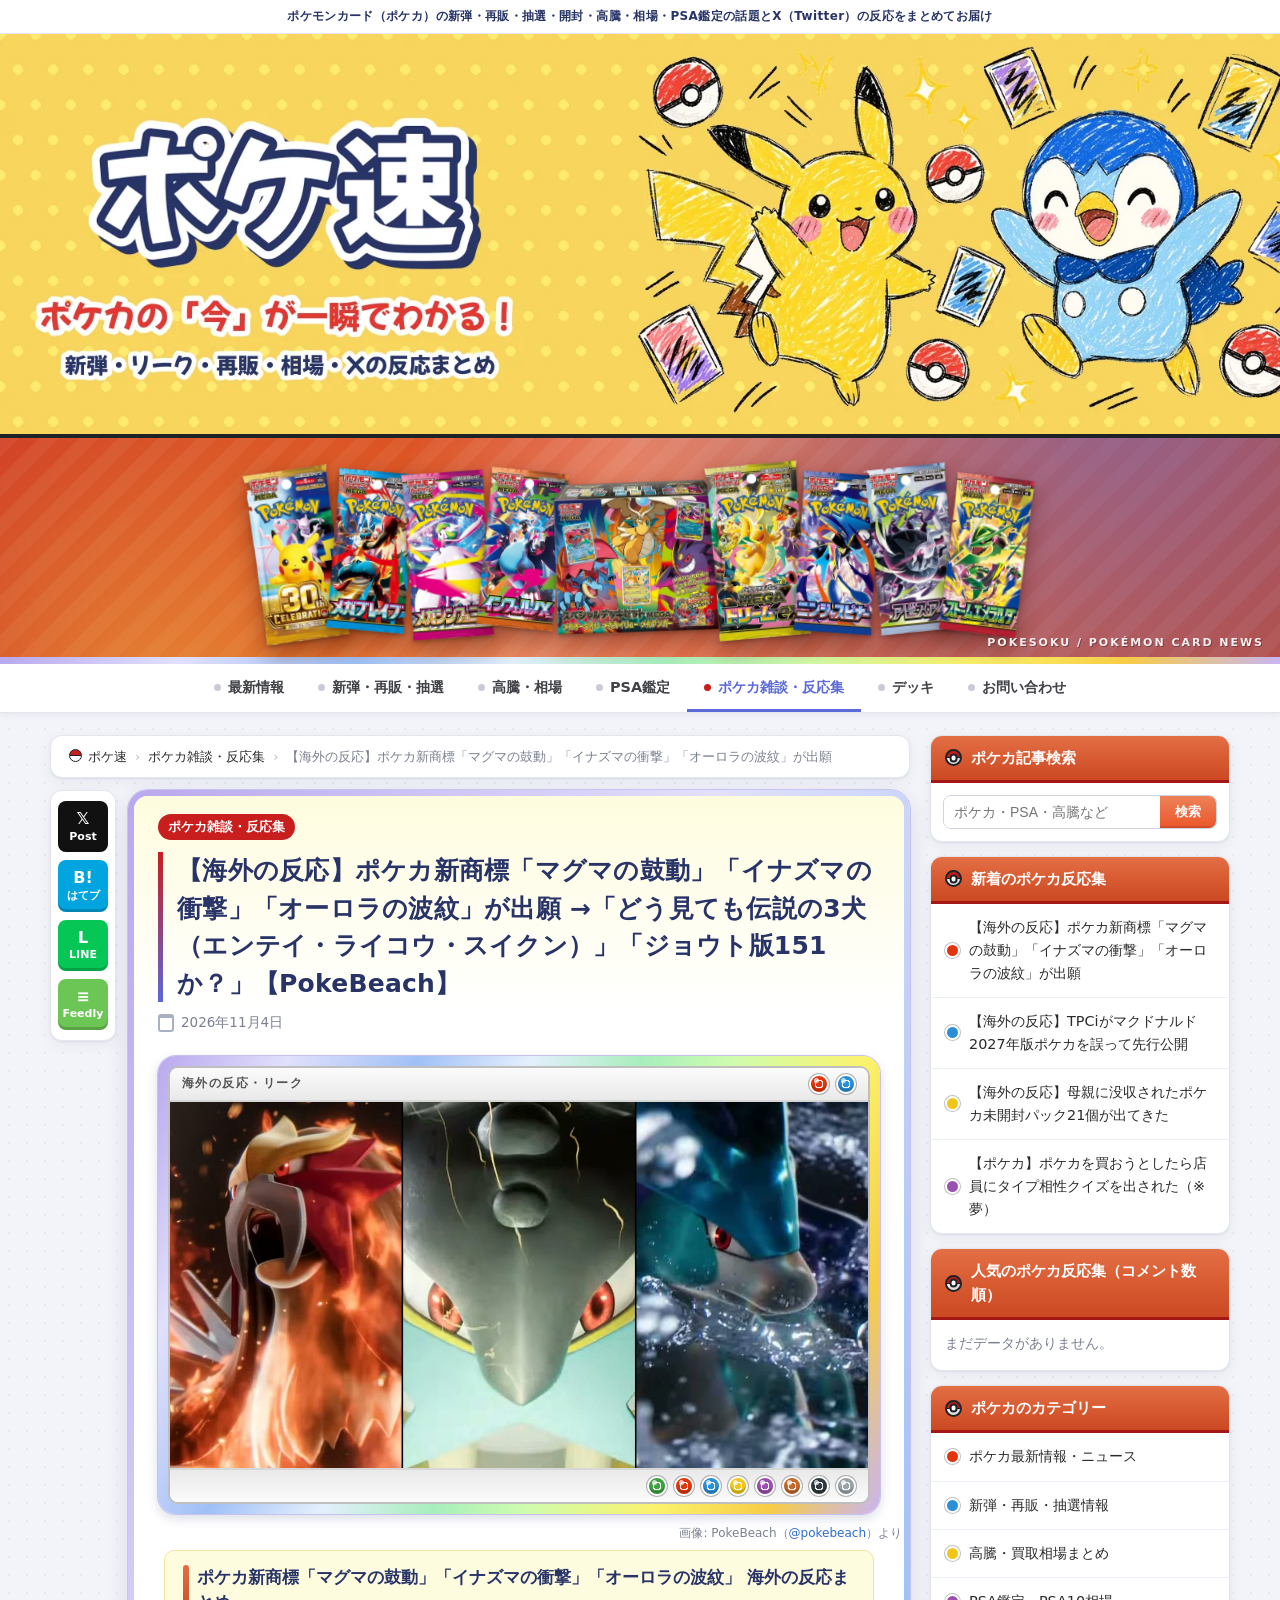
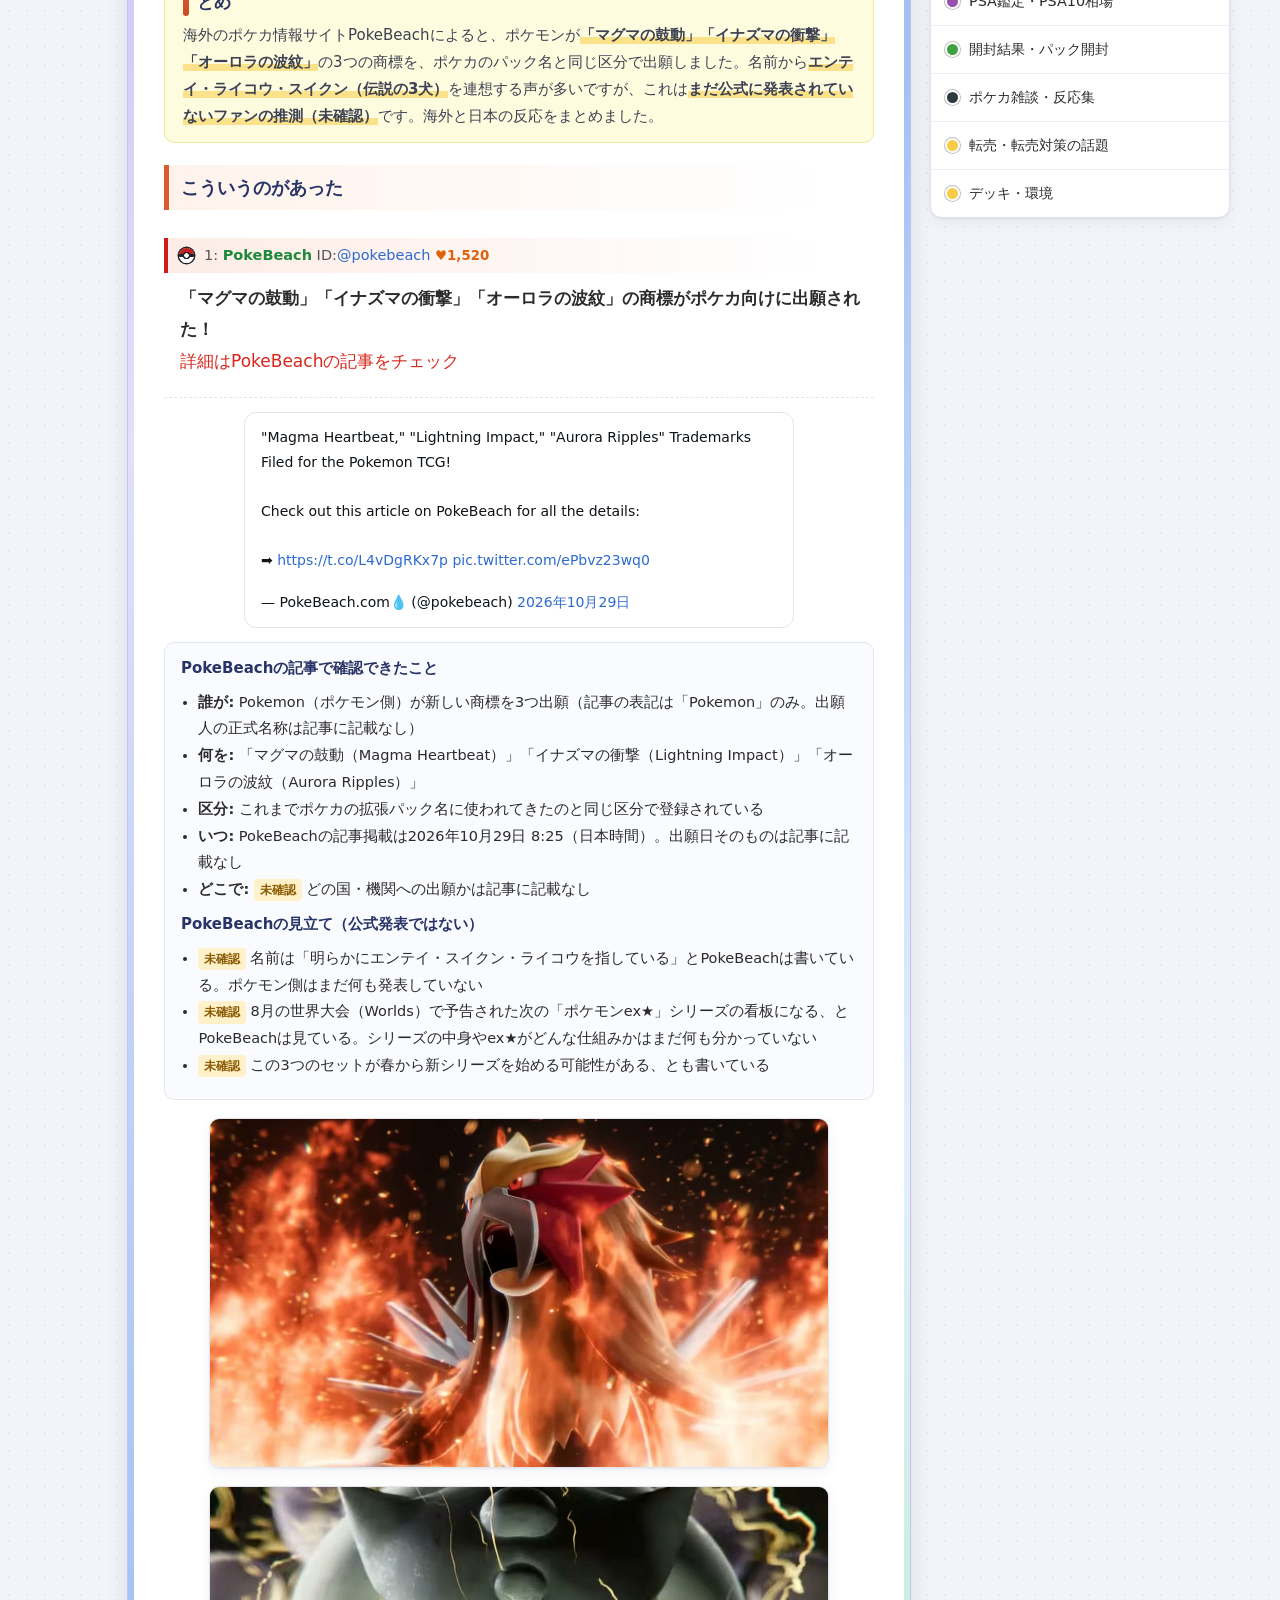
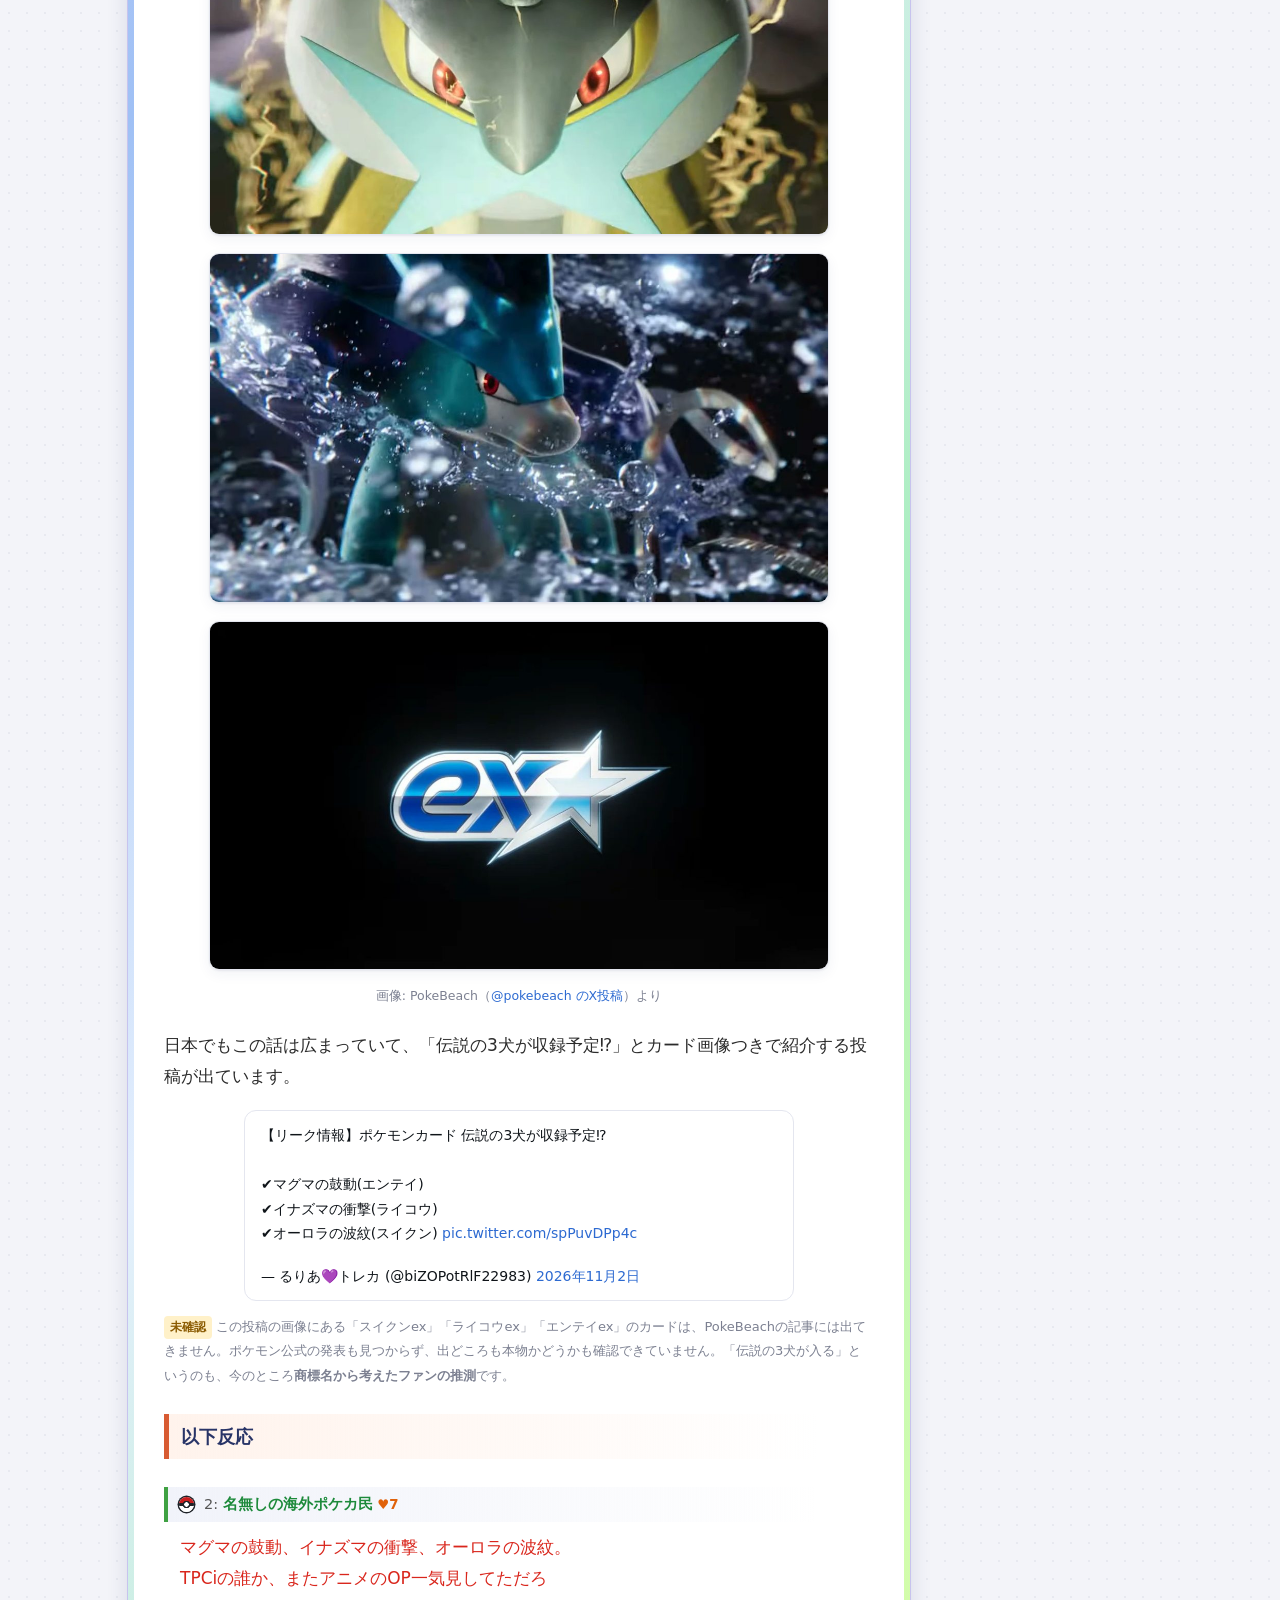
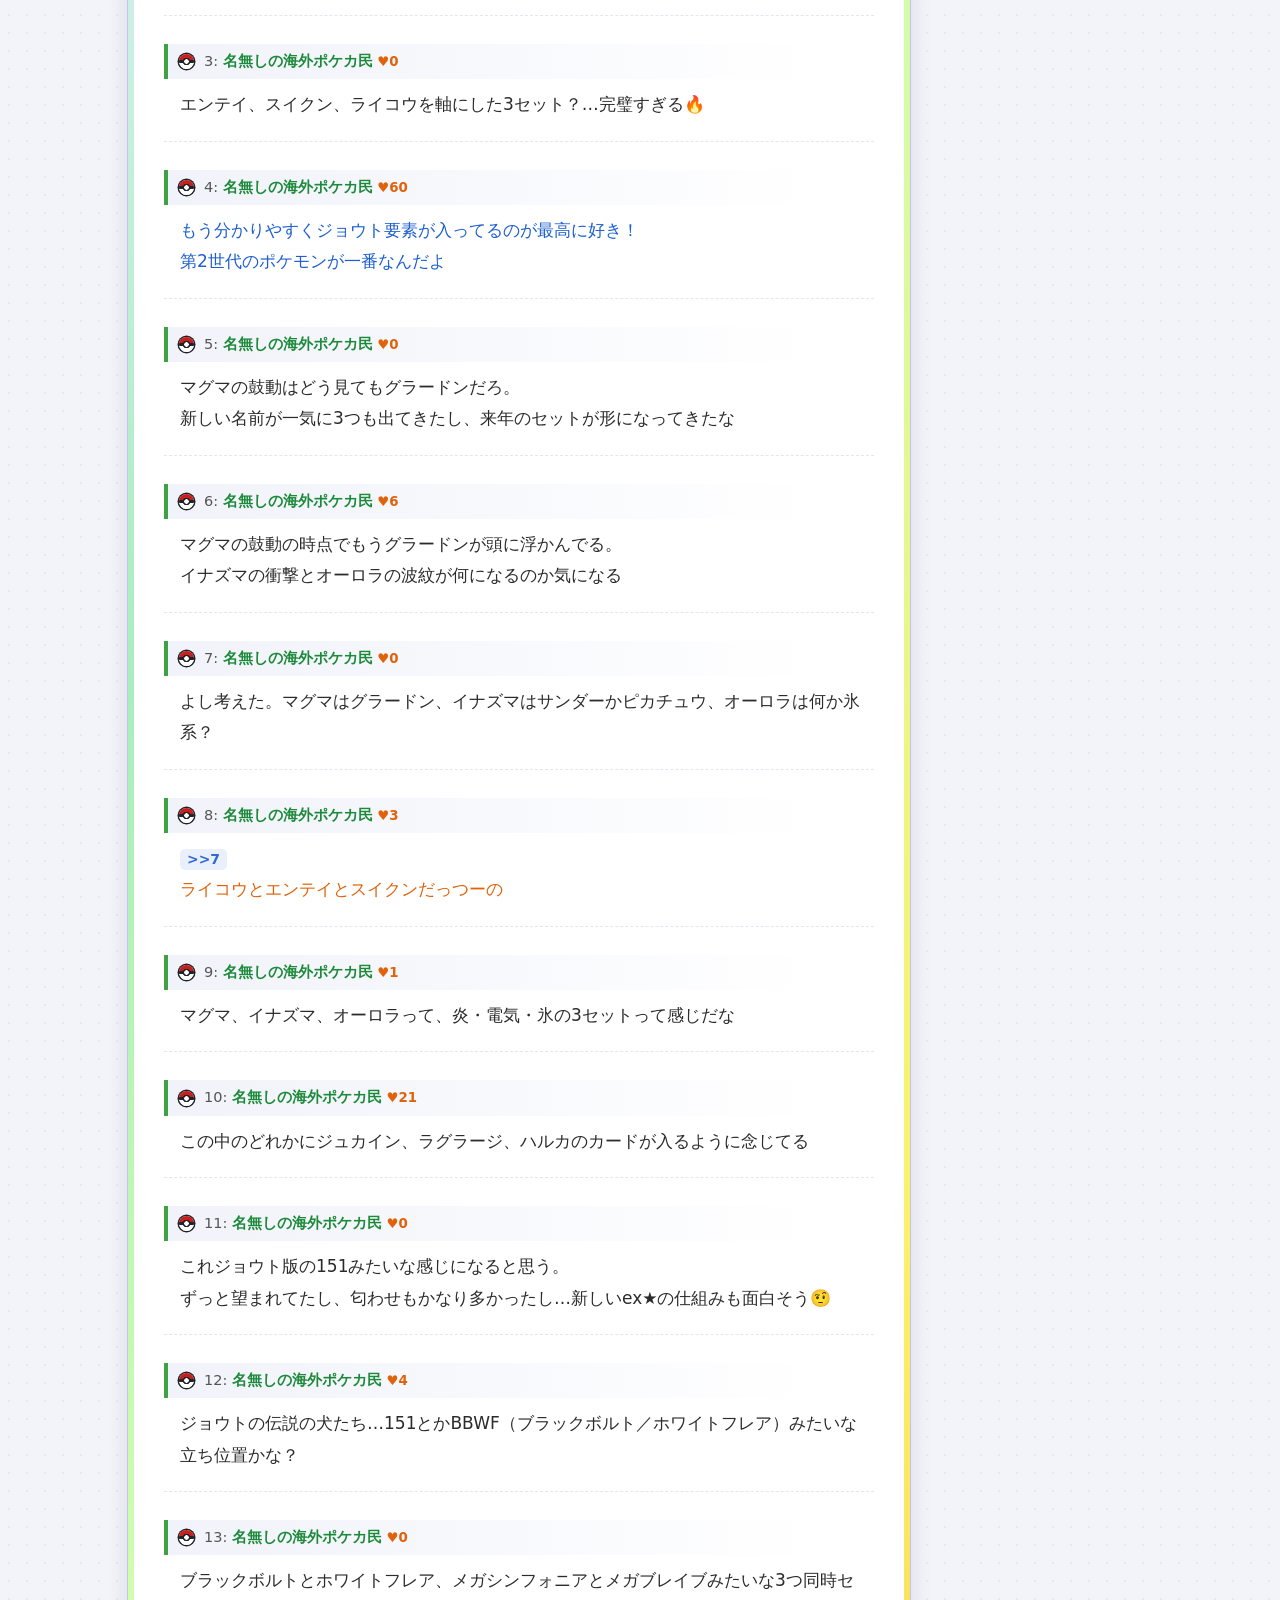
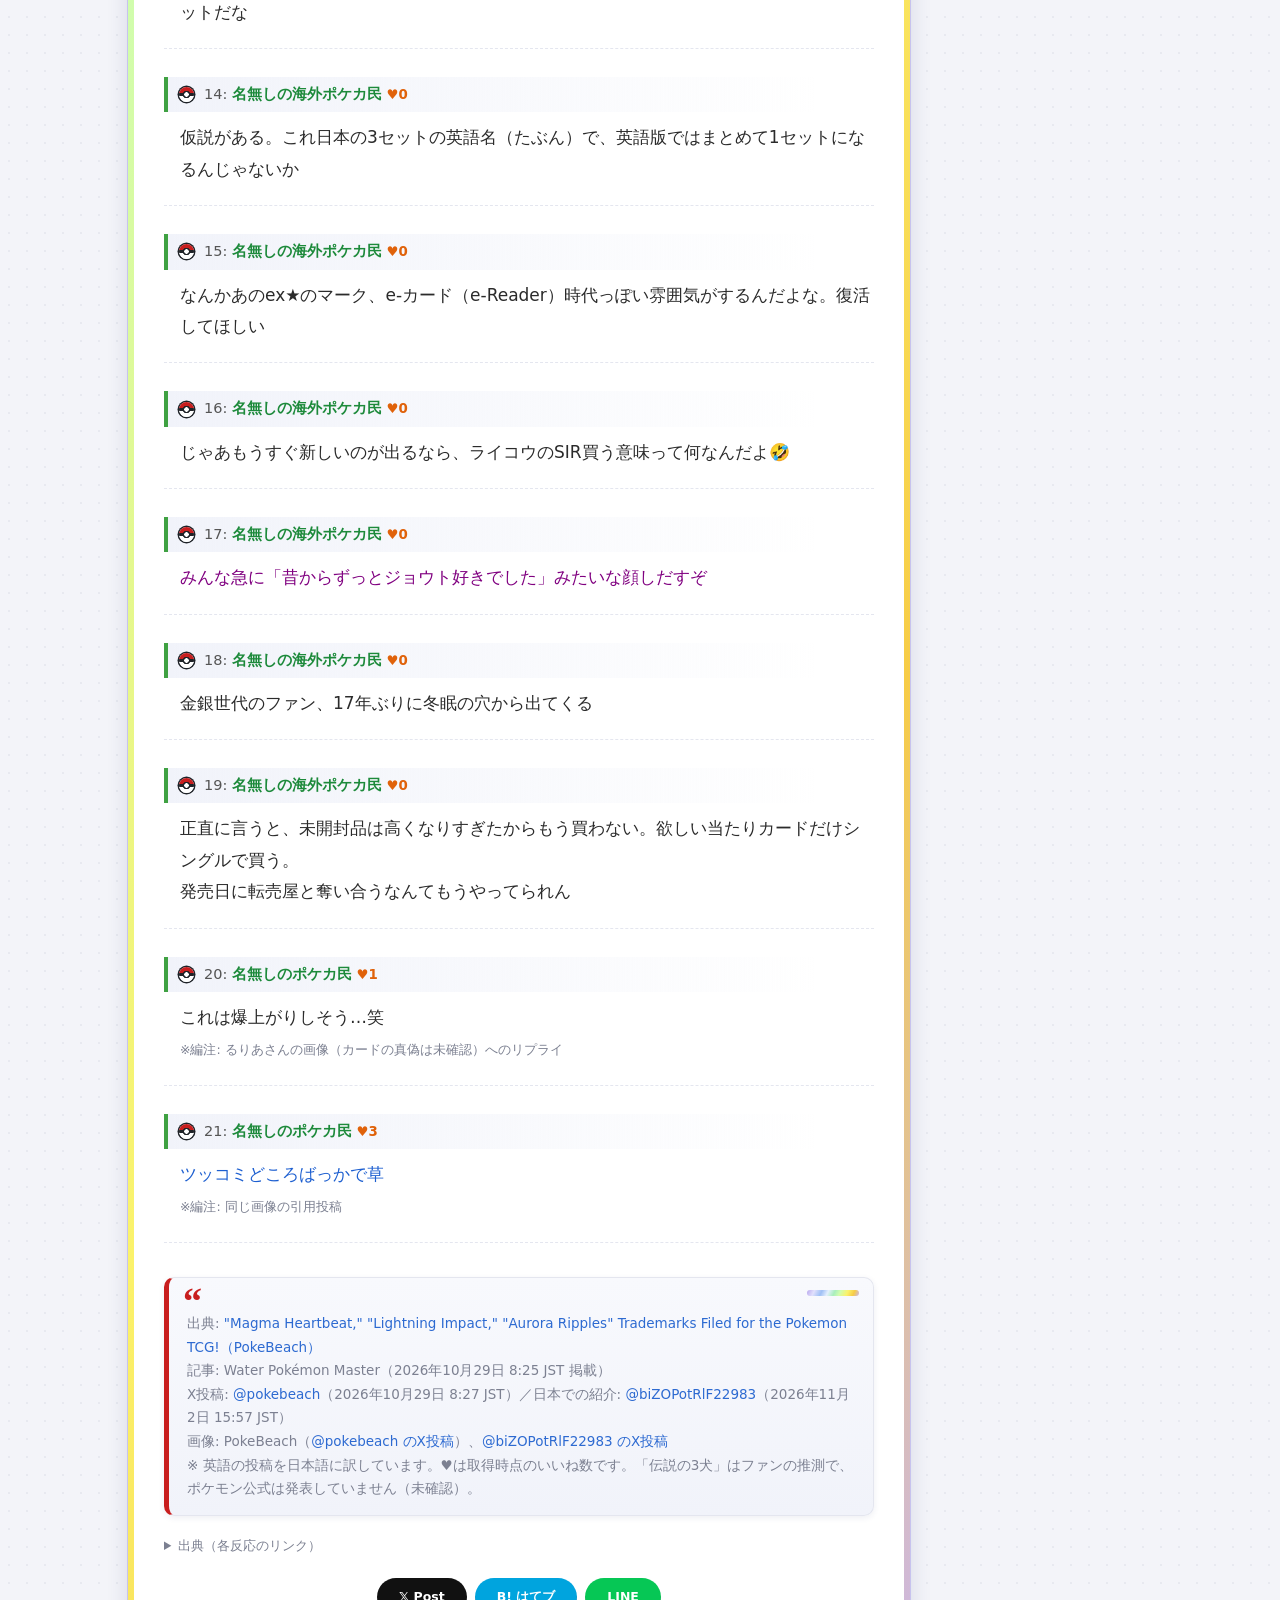
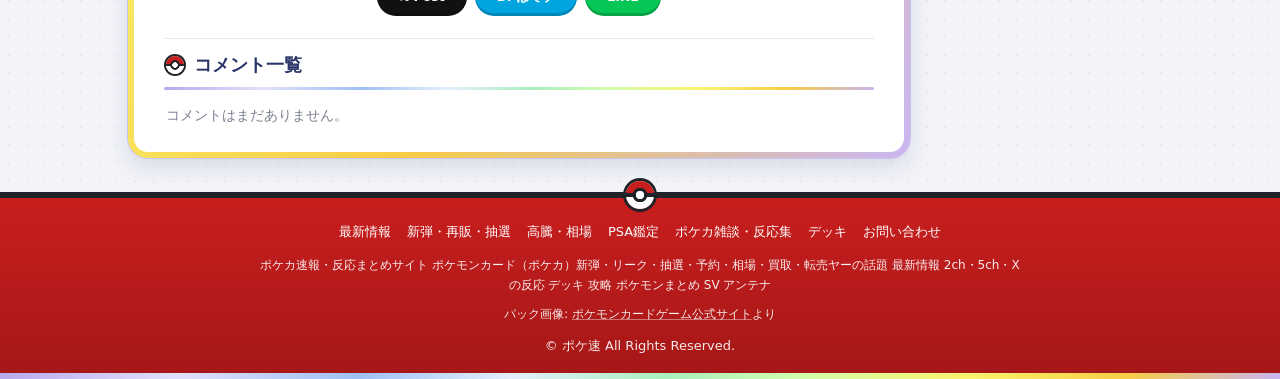
==== commit 7da70274: "Add brand header banner and site OGP image (assets/brand)" ====
--- a/articles/johto-dogs-trademarks.html
+++ b/articles/johto-dogs-trademarks.html
@@ -66,7 +66,7 @@
 </head><body>
 <header>
 <div class="topbar"><p>ポケモンカード（ポケカ）の新弾・再販・抽選・開封・高騰・相場・PSA鑑定の話題とX（Twitter）の反応をまとめてお届け</p></div>
-<div class="logobar"><a class="logo" href="../" title="ポケ速 | ポケモンカード（ポケカ）反応まとめ"><img src="../assets/logo.png" width="250" height="60" alt="ポケ速 - ポケモンカード（ポケカ）速報・反応集まとめ"><span class="site-name">ポケ速</span></a></div>
+<div class="logobar has-banner"><a class="logo" href="../" title="ポケ速 | ポケモンカード（ポケカ）反応まとめ"><img class="site-banner" src="../assets/brand/header.webp" width="1600" height="500" alt="ポケ速｜ポケカの「今」が一瞬でわかる！新弾・リーク・再販・相場・Xの反応まとめ" decoding="async" fetchpriority="high"><span class="site-name">ポケ速</span></a></div>
 <div class="firstview"><ul class="packs"><li style="--r:-8deg;--h:172px;--y:6px"><img src="../assets/packs/30th-celebration.webp" width="188" height="380" alt="ポケモンカードゲーム MEGA 拡張パック「30th CELEBRATION」（30thセレブレーション）" loading="eager" decoding="async"></li><li style="--r:5deg;--h:160px;--y:2px"><img src="../assets/packs/mega-brave.webp" width="189" height="380" alt="ポケモンカードゲーム MEGA 拡張パック「メガブレイブ」" loading="eager" decoding="async"></li><li style="--r:-4deg;--h:166px;--y:6px"><img src="../assets/packs/mega-symphonia.webp" width="189" height="380" alt="ポケモンカードゲーム MEGA 拡張パック「メガシンフォニア」" loading="eager" decoding="async"></li><li style="--r:6deg;--h:158px;--y:0px"><img src="../assets/packs/inferno-x.webp" width="189" height="380" alt="ポケモンカードゲーム MEGA 拡張パック「インフェルノX」" loading="eager" decoding="async"></li><li style="--r:-2deg;--h:150px;--y:8px"><img src="../assets/packs/special-deck-set-mega.webp" width="411" height="380" alt="ポケモンカードゲーム MEGA スペシャルデッキセットMEGA メガオーダイル・メガカイリュー・メガゲンガー" loading="eager" decoding="async"></li><li style="--r:-5deg;--h:174px;--y:2px"><img src="../assets/packs/mega-dream-ex.webp" width="203" height="380" alt="ポケモンカードゲーム MEGA ハイクラスパック「MEGAドリームex」" loading="eager" decoding="async"></li><li style="--r:4deg;--h:160px;--y:4px"><img src="../assets/packs/ninja-spinner.webp" width="189" height="380" alt="ポケモンカードゲーム MEGA 拡張パック「ニンジャスピナー」" loading="eager" decoding="async"></li><li style="--r:-6deg;--h:166px;--y:0px"><img src="../assets/packs/abyss-eye.webp" width="188" height="380" alt="ポケモンカードゲーム MEGA 拡張パック「アビスアイ」" loading="eager" decoding="async"></li><li style="--r:7deg;--h:158px;--y:6px"><img src="../assets/packs/storm-emeralda.webp" width="189" height="380" alt="ポケモンカードゲーム MEGA 拡張パック「ストームエメラルダ」" loading="eager" decoding="async"></li></ul><div class="fv-txt">POKESOKU / POKÉMON CARD NEWS</div></div>
 <nav class="gnav" aria-label="カテゴリー"><ul><li><a href="#">最新情報</a></li><li><a href="#">新弾・再販・抽選</a></li><li><a href="#">高騰・相場</a></li><li><a href="#">PSA鑑定</a></li><li class="cur"><a href="#category-zatsudan">ポケカ雑談・反応集</a></li><li><a href="#">デッキ</a></li><li><a href="#">お問い合わせ</a></li></ul></nav>
 </header>
--- a/assets/style.css
+++ b/assets/style.css
@@ -397,3 +397,9 @@
 
 /* tags kept in markup for SEO, hidden from readers */
 .cat-tag .tag,a[rel="tag"]{display:none!important}
+
+/* brand header banner */
+.logobar.has-banner{height:auto;padding:0;display:block;max-width:none}
+.logobar.has-banner .logo{display:block;line-height:0}
+.logobar.has-banner .logo img.site-banner{display:block;width:100%;height:auto;max-width:1600px;margin:0 auto}
+@media (max-width:768px){.logobar.has-banner{height:auto}.logobar.has-banner .logo img.site-banner{width:100%;height:auto}}
